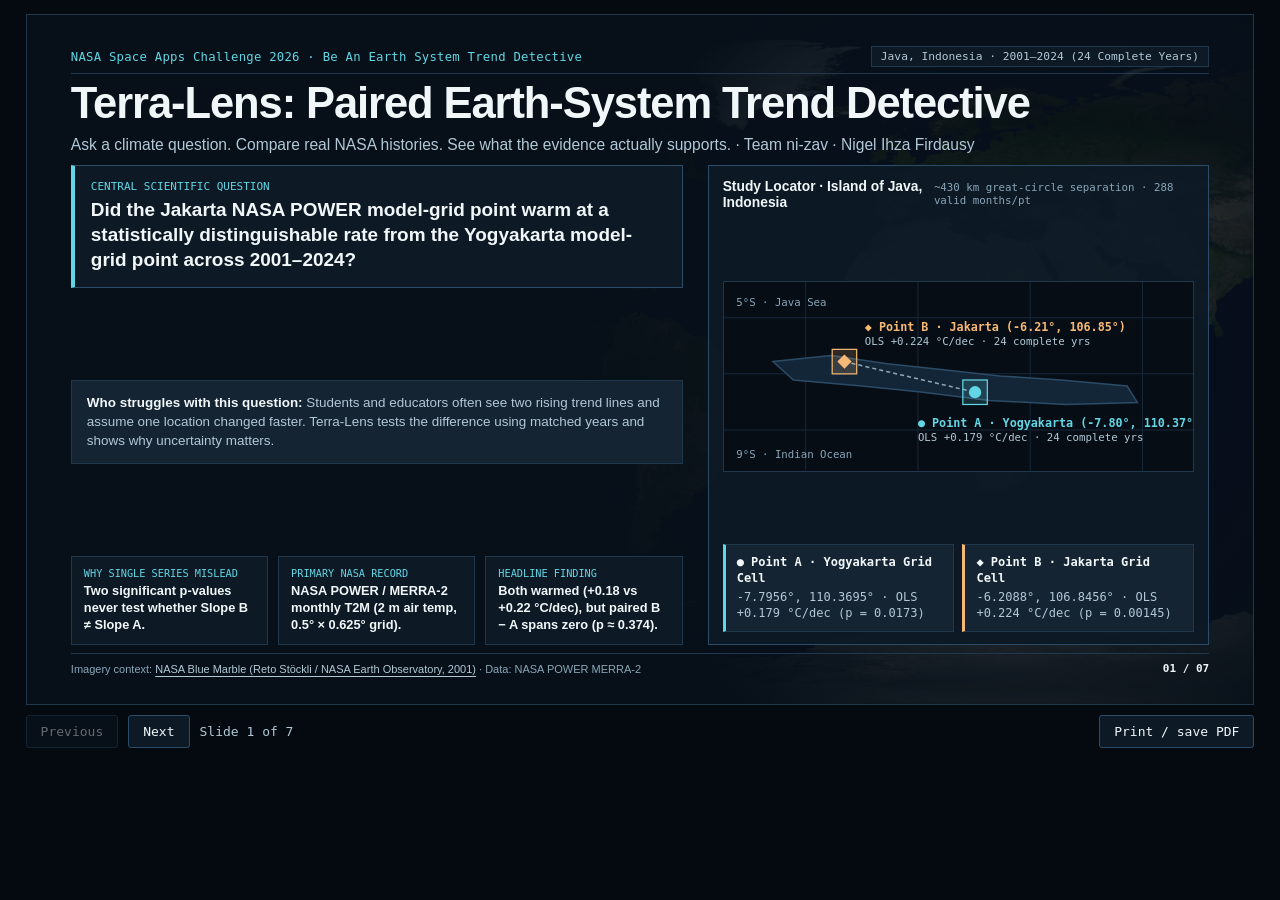
==== demo/index.html @ 45d9b86c "Publish review build cbffc8fc" ====
<!doctype html>
<html lang="en">
<head>
<meta charset="utf-8">
<meta name="viewport" content="width=device-width,initial-scale=1">
<title>Terra-Lens · NASA Space Apps 2026 · Seven-Slide Scientific Demo</title>
<style>
:root {
  color-scheme: dark;
  --bg: #071019;
  --surface: #0d1a26;
  --surface-alt: #142432;
  --border: #20374c;
  --border-strong: #2c4b66;
  --ink: #f1f7f9;
  --muted: #b2c8d6;
  --dim: #8aa6b8;
  --a: #62d6e4;
  --b: #f6b975;
  --c: #a5b4fc;
  --ok: #5dd39e;
  --sans: 'IBM Plex Sans', 'Source Sans 3', -apple-system, BlinkMacSystemFont, 'Segoe UI', sans-serif;
  --mono: 'IBM Plex Mono', ui-monospace, SFMono-Regular, Menlo, Consolas, monospace;
}
* { box-sizing: border-box; }
body {
  margin: 0;
  background: #040a10;
  color: var(--ink);
  font-family: var(--sans);
  -webkit-font-smoothing: antialiased;
}
a {
  color: var(--a);
  text-decoration: underline;
  text-underline-offset: 3px;
}
.num, code {
  font-family: var(--mono);
  font-variant-numeric: tabular-nums;
}
.deck {
  width: min(96vw, 1440px);
  margin: 1.5vh auto 0;
}
.slide {
  display: none;
  position: relative;
  aspect-ratio: 16 / 9;
  overflow: hidden;
  background: var(--bg);
  border: 1px solid var(--border);
  padding: 2.6% 3.6% 2.2%;
  flex-direction: column;
  justify-content: space-between;
  gap: 1.4%;
}
.slide.active {
  display: flex;
}
.slide-head {
  display: flex;
  flex-direction: column;
  gap: 6px;
  position: relative;
  z-index: 2;
}
.kicker-row {
  display: flex;
  justify-content: space-between;
  align-items: center;
  gap: 12px;
  border-bottom: 1px solid var(--border);
  padding-bottom: 6px;
}
.kicker {
  font-family: var(--mono);
  font-size: clamp(11.5px, 0.96vw, 14px);
  color: var(--a);
  letter-spacing: 0.02em;
  margin: 0;
}
.kicker-tag {
  font-family: var(--mono);
  font-size: clamp(10.5px, 0.88vw, 12.5px);
  color: var(--muted);
  background: var(--surface);
  border: 1px solid var(--border);
  padding: 3px 9px;
}
.slide h1, .slide h2 {
  font-weight: 600;
  letter-spacing: -0.025em;
  line-height: 1.1;
  margin: 0;
  color: var(--ink);
}
.slide h1 {
  font-size: clamp(32px, 3.4vw, 50px);
}
.slide h2 {
  font-size: clamp(23px, 2.25vw, 33px);
}
.lead {
  font-size: clamp(14px, 1.22vw, 18px);
  line-height: 1.4;
  color: var(--muted);
  margin: 0;
  max-width: 1080px;
}
.footer {
  display: flex;
  justify-content: space-between;
  align-items: center;
  gap: 16px;
  border-top: 1px solid var(--border);
  padding-top: 8px;
  color: var(--dim);
  font-size: clamp(10.5px, 0.86vw, 12.5px);
  line-height: 1.3;
  position: relative;
  z-index: 2;
}
.footer a { color: var(--muted); }
.slide-num {
  font-family: var(--mono);
  color: var(--ink);
  font-weight: 600;
  white-space: nowrap;
}

/* Slide 1: Cover + Indonesian Locator */
.cover {
  background: linear-gradient(110deg, #071019 0%, #071019 56%, rgba(7, 16, 25, 0.84) 100%);
}
.cover::before {
  content: "";
  position: absolute;
  inset: 0 0 0 44%;
  background: radial-gradient(circle at 65% 50%, rgba(7, 16, 25, 0.25) 0%, #071019 78%), url('nasa-blue-marble.jpg') center/cover no-repeat;
  opacity: 0.36;
  pointer-events: none;
}
.cover-grid {
  position: relative;
  z-index: 2;
  display: grid;
  grid-template-columns: 1.22fr 1fr;
  gap: 2.2%;
  align-items: stretch;
  flex: 1;
  min-height: 0;
}
.cover-left {
  display: flex;
  flex-direction: column;
  justify-content: space-between;
  gap: 10px;
}
.question-box {
  background: var(--surface);
  border: 1px solid var(--border-strong);
  border-left: 4px solid var(--a);
  padding: 14px 16px;
}
.question-label {
  font-family: var(--mono);
  font-size: clamp(10.5px, 0.86vw, 12.5px);
  color: var(--a);
  margin-bottom: 5px;
}
.question-text {
  font-size: clamp(16px, 1.48vw, 22px);
  font-weight: 600;
  color: var(--ink);
  line-height: 1.32;
  margin: 0;
}
.context-box {
  background: var(--surface-alt);
  border: 1px solid var(--border);
  padding: 12px 15px;
  font-size: clamp(12.5px, 1.05vw, 15px);
  line-height: 1.42;
  color: var(--muted);
}
.context-box strong { color: var(--ink); }
.pill-grid {
  display: grid;
  grid-template-columns: repeat(3, 1fr);
  gap: 10px;
}
.meta-pill {
  background: var(--surface);
  border: 1px solid var(--border);
  padding: 10px 12px;
}
.meta-pill span {
  display: block;
  font-family: var(--mono);
  font-size: clamp(10px, 0.8vw, 11.5px);
  color: var(--a);
}
.meta-pill strong {
  display: block;
  margin-top: 4px;
  font-size: clamp(12px, 1vw, 14.5px);
  line-height: 1.32;
  color: var(--ink);
}
.locator-card {
  background: rgba(13, 26, 38, 0.94);
  border: 1px solid var(--border-strong);
  padding: 12px 14px;
  display: flex;
  flex-direction: column;
  justify-content: space-between;
  gap: 8px;
}
.locator-head {
  display: flex;
  justify-content: space-between;
  align-items: baseline;
  gap: 8px;
}
.locator-head strong {
  font-size: clamp(13px, 1.08vw, 15.5px);
  color: var(--ink);
}
.locator-head span {
  font-family: var(--mono);
  font-size: clamp(10.5px, 0.84vw, 12px);
  color: var(--dim);
}
.locator-svg {
  width: 100%;
  height: auto;
  max-height: 210px;
  background: #060d15;
  border: 1px solid var(--border);
}
.point-cards {
  display: grid;
  grid-template-columns: 1fr 1fr;
  gap: 8px;
}
.pt-card {
  background: var(--surface-alt);
  border: 1px solid var(--border);
  padding: 9px 11px;
  font-size: clamp(11.5px, 0.94vw, 13.5px);
  line-height: 1.35;
}
.pt-card.pt-a { border-left: 3px solid var(--a); }
.pt-card.pt-b { border-left: 3px solid var(--b); }
.pt-card strong { display: block; color: var(--ink); font-family: var(--mono); }
.pt-card span { color: var(--muted); display: block; margin-top: 3px; }

/* Slide 2: User Problem, Workflow & Annotated Authentic UI */
.workspace-grid {
  display: grid;
  grid-template-columns: 0.94fr 1.46fr;
  gap: 2%;
  flex: 1;
  min-height: 0;
  align-items: stretch;
}
.workflow-col {
  display: flex;
  flex-direction: column;
  justify-content: space-between;
  gap: 8px;
}
.step-card {
  background: var(--surface);
  border: 1px solid var(--border);
  border-left: 3px solid var(--a);
  padding: 10px 13px;
}
.step-card:nth-child(2) { border-left-color: var(--b); }
.step-card:nth-child(3) { border-left-color: var(--c); }
.step-card:nth-child(4) { border-left-color: var(--ok); }
.step-card strong {
  display: block;
  font-size: clamp(13px, 1.08vw, 15.5px);
  color: var(--ink);
  margin-bottom: 3px;
}
.step-card strong code {
  color: var(--a);
  margin-right: 5px;
}
.step-card p {
  margin: 0;
  font-size: clamp(11.5px, 0.95vw, 13.8px);
  line-height: 1.36;
  color: var(--muted);
}
.shot-frame {
  background: var(--surface);
  border: 1px solid var(--border-strong);
  padding: 9px;
  display: flex;
  flex-direction: column;
  justify-content: space-between;
  min-height: 0;
}
.shot-callouts {
  display: grid;
  grid-template-columns: repeat(4, 1fr);
  gap: 6px;
  margin-bottom: 6px;
}
.shot-callout {
  background: var(--surface-alt);
  border: 1px solid var(--border);
  padding: 5px 8px;
  font-size: clamp(10px, 0.82vw, 12px);
  line-height: 1.25;
  color: var(--muted);
}
.shot-callout strong {
  display: block;
  font-family: var(--mono);
  color: var(--ink);
}
.app-shot {
  width: 100%;
  min-height: 0;
  flex: 1;
  object-fit: contain;
  object-position: center;
  border: 1px solid var(--border);
  background: #071019;
}

/* Slide 3: Source-to-Evidence Pipeline */
.pipeline-grid {
  display: grid;
  grid-template-columns: repeat(4, 1fr);
  gap: 1.4%;
  flex: 1;
  min-height: 0;
  align-items: stretch;
}
.stage-card {
  background: var(--surface);
  border: 1px solid var(--border);
  border-top: 3px solid var(--a);
  padding: 14px 14px;
  display: flex;
  flex-direction: column;
  justify-content: space-between;
  gap: 10px;
}
.stage-card:nth-child(2) { border-top-color: var(--b); }
.stage-card:nth-child(3) { border-top-color: var(--c); }
.stage-card:nth-child(4) { border-top-color: var(--ok); }
.stage-num {
  font-family: var(--mono);
  font-size: clamp(10.5px, 0.85vw, 12px);
  color: var(--a);
}
.stage-card:nth-child(2) .stage-num { color: var(--b); }
.stage-card:nth-child(3) .stage-num { color: var(--c); }
.stage-card:nth-child(4) .stage-num { color: var(--ok); }
.stage-card h3 {
  margin: 4px 0 6px;
  font-size: clamp(15px, 1.25vw, 18.5px);
  color: var(--ink);
}
.stage-card p {
  margin: 0;
  font-size: clamp(12px, 1vw, 14.5px);
  line-height: 1.42;
  color: var(--muted);
}
.stage-list {
  margin: 8px 0 0;
  padding-left: 16px;
  font-size: clamp(11.5px, 0.94vw, 13.5px);
  line-height: 1.4;
  color: var(--muted);
}
.stage-list li { margin-bottom: 3px; }
.stage-spec {
  background: var(--surface-alt);
  border: 1px solid var(--border);
  padding: 9px 10px;
  font-family: var(--mono);
  font-size: clamp(10.8px, 0.88vw, 12.6px);
  line-height: 1.42;
  color: var(--ink);
}
.guardrail-strip {
  background: var(--surface-alt);
  border: 1px solid var(--border-strong);
  padding: 9px 14px;
  display: flex;
  justify-content: space-between;
  gap: 18px;
  font-size: clamp(11.5px, 0.94vw, 13.5px);
  color: var(--muted);
}
.guardrail-strip strong { color: var(--ink); }

/* Slide 4 & 5: Data Evidence + Plot + Metric Cards */
.evidence-layout {
  display: grid;
  grid-template-columns: 1.38fr 1.02fr;
  gap: 2%;
  flex: 1;
  min-height: 0;
  align-items: stretch;
}
.plot-card {
  background: var(--surface);
  border: 1px solid var(--border-strong);
  padding: 11px 13px;
  display: flex;
  flex-direction: column;
  justify-content: space-between;
  min-height: 0;
}
.plot-header {
  display: flex;
  justify-content: space-between;
  align-items: baseline;
  gap: 10px;
  margin-bottom: 6px;
  font-family: var(--mono);
  font-size: clamp(10.8px, 0.88vw, 12.8px);
  color: var(--muted);
}
.plot {
  width: 100%;
  min-height: 0;
  flex: 1;
  object-fit: contain;
  object-position: center;
}
.plot-caption {
  margin-top: 6px;
  font-size: clamp(10.8px, 0.88vw, 12.6px);
  color: var(--dim);
  font-family: var(--mono);
}
.stats-col {
  display: flex;
  flex-direction: column;
  justify-content: space-between;
  gap: 9px;
}
.stat-box {
  background: var(--surface);
  border: 1px solid var(--border);
  padding: 11px 14px;
}
.stat-box.stat-a { border-left: 4px solid var(--a); }
.stat-box.stat-b { border-left: 4px solid var(--b); }
.stat-box.stat-diff { border-left: 4px solid var(--ok); background: var(--surface-alt); }
.stat-label {
  font-family: var(--mono);
  font-size: clamp(10.5px, 0.86vw, 12.4px);
  color: var(--a);
  margin-bottom: 2px;
}
.stat-box.stat-b .stat-label { color: var(--b); }
.stat-box.stat-diff .stat-label { color: var(--ok); }
.stat-val {
  font-family: var(--mono);
  font-size: clamp(20px, 1.75vw, 26px);
  font-weight: 600;
  color: var(--ink);
  margin: 2px 0 4px;
}
.stat-sub {
  font-size: clamp(11.5px, 0.96vw, 13.8px);
  line-height: 1.4;
  color: var(--muted);
  margin: 0;
}

/* Slide 6: Multi-Source Cases + Limitations + Next Verification Steps */
.cases-grid {
  display: grid;
  grid-template-columns: repeat(3, 1fr);
  gap: 1.6%;
  flex: 1;
  min-height: 0;
  align-items: stretch;
}
.case-panel {
  background: var(--surface);
  border: 1px solid var(--border);
  border-top: 3px solid var(--a);
  padding: 13px 15px;
  display: flex;
  flex-direction: column;
  justify-content: space-between;
  gap: 9px;
}
.case-panel:nth-child(2) { border-top-color: var(--c); }
.case-panel:nth-child(3) { border-top-color: var(--b); }
.case-panel h3 {
  margin: 3px 0 5px;
  font-size: clamp(15px, 1.22vw, 18px);
  color: var(--ink);
}
.case-panel p {
  margin: 0;
  font-size: clamp(12px, 0.98vw, 14.2px);
  line-height: 1.4;
  color: var(--muted);
}
.case-metrics {
  background: var(--surface-alt);
  border: 1px solid var(--border);
  padding: 9px 11px;
  font-family: var(--mono);
  font-size: clamp(10.8px, 0.88vw, 12.6px);
  line-height: 1.45;
  color: var(--ink);
}
.limit-note {
  border-top: 1px solid var(--border);
  padding-top: 8px;
  font-size: clamp(11.2px, 0.92vw, 13.2px);
  line-height: 1.38;
  color: var(--dim);
}
.limit-note strong { color: var(--muted); }

/* Slide 7: Links, Citations, AI Disclosure & Verification Roadmap */
.closing-grid {
  display: grid;
  grid-template-columns: 1.12fr 1fr;
  gap: 2%;
  flex: 1;
  min-height: 0;
  align-items: stretch;
}
.end-links {
  display: grid;
  grid-template-columns: 1fr 1fr;
  gap: 10px;
}
.link-card {
  background: var(--surface);
  border: 1px solid var(--border-strong);
  border-top: 3px solid var(--a);
  padding: 13px 14px;
  display: flex;
  flex-direction: column;
  justify-content: space-between;
}
.link-card:nth-child(2) { border-top-color: var(--b); }
.link-card:nth-child(3) { border-top-color: var(--c); }
.link-card:nth-child(4) { border-top-color: var(--ok); }
.link-card span {
  font-family: var(--mono);
  font-size: clamp(10.5px, 0.85vw, 12px);
  color: var(--dim);
}
.link-card a {
  font-family: var(--mono);
  font-size: clamp(12.5px, 1.05vw, 15px);
  font-weight: 600;
  color: var(--a);
  margin: 4px 0;
  word-break: break-word;
}
.link-card small {
  font-size: clamp(11.5px, 0.94vw, 13.5px);
  color: var(--muted);
  line-height: 1.38;
}
.governance-col {
  display: flex;
  flex-direction: column;
  justify-content: space-between;
  gap: 10px;
}
.gov-box {
  background: var(--surface);
  border: 1px solid var(--border);
  padding: 12px 14px;
}
.gov-box h3 {
  margin: 0 0 6px;
  font-family: var(--mono);
  font-size: clamp(12px, 0.98vw, 14px);
  color: var(--a);
}
.gov-box p, .disclosure {
  margin: 0;
  font-size: clamp(11.5px, 0.95vw, 13.6px);
  line-height: 1.42;
  color: var(--muted);
}

/* Navigation Controls */
.controls {
  width: min(96vw, 1440px);
  margin: 10px auto 20px;
  display: flex;
  justify-content: space-between;
  align-items: center;
  gap: 12px;
  color: var(--muted);
  font-family: var(--mono);
  font-size: 13px;
}
.control-left {
  display: flex;
  align-items: center;
  gap: 10px;
}
button {
  font: inherit;
  background: var(--surface);
  color: var(--ink);
  border: 1px solid var(--border-strong);
  border-radius: 3px;
  padding: 8px 14px;
  cursor: pointer;
}
button:hover { background: var(--surface-alt); border-color: var(--a); }
button:focus-visible, a:focus-visible { outline: 2px solid var(--a); outline-offset: 2px; }
button:disabled { opacity: 0.4; cursor: not-allowed; }

/* Responsive Reflow (<= 1050px) */
@media screen and (max-width: 1050px) {
  .deck { width: 100%; margin: 0; }
  .slide, .slide.active {
    aspect-ratio: auto;
    min-height: calc(100svh - 76px);
    height: auto;
    overflow: visible;
    padding: 20px 16px;
    gap: 16px;
    border-left: 0;
    border-right: 0;
  }
  .cover::before { inset: 0; opacity: 0.18; }
  .kicker-row, .locator-head, .plot-header, .guardrail-strip, .footer {
    flex-direction: column;
    align-items: flex-start;
    gap: 6px;
  }
  .cover-grid, .workspace-grid, .pipeline-grid, .evidence-layout, .cases-grid, .closing-grid, .end-links, .pill-grid, .point-cards, .shot-callouts {
    grid-template-columns: 1fr;
    gap: 12px;
  }
  .app-shot, .plot {
    flex: none;
    width: 100%;
    height: auto;
    max-height: none;
  }
  .controls {
    width: 100%;
    padding: 12px 16px;
    flex-wrap: wrap;
    margin: 0;
  }
  .control-left { flex-wrap: wrap; }
}

/* Print / PDF (Fixed 16in x 9in per slide) */
@media print {
  @page { size: 16in 9in; margin: 0; }
  body {
    background: var(--bg);
    -webkit-print-color-adjust: exact;
    print-color-adjust: exact;
  }
  .deck { width: 100%; margin: 0; }
  .slide, .slide.active {
    display: flex;
    flex-direction: column;
    width: 16in;
    height: 9in;
    aspect-ratio: auto;
    padding: 0.4in 0.56in 0.36in;
    break-after: page;
    border: 0;
  }
  .slide:last-child { break-after: auto; }
  .controls { display: none; }
  /* Slide 3 and 6 have ample vertical space. Use it for projector-readable
     source definitions, QA limits and evidence numbers rather than 12px type. */
  .stage-card p { font-size: 16px; line-height: 1.52; }
  .stage-list { font-size: 14.5px; line-height: 1.48; }
  .stage-spec { font-size: 13.5px; line-height: 1.48; }
  .case-panel p { font-size: 15px; line-height: 1.48; }
  .case-metrics { font-size: 13.5px; line-height: 1.5; }
  .limit-note { font-size: 13.8px; line-height: 1.44; }
}
</style>
</head>
<body>
<main class="deck" aria-label="Terra-Lens seven-slide scientific demonstration">

  <!-- SLIDE 1: Question, Identity & Indonesian Locator -->
  <section class="slide cover active" aria-label="Slide 1 of 7">
    <div class="slide-head">
      <div class="kicker-row">
        <p class="kicker">NASA Space Apps Challenge 2026 · Be An Earth System Trend Detective</p>
        <span class="kicker-tag">Java, Indonesia · 2001–2024 (24 Complete Years)</span>
      </div>
      <h1>Terra-Lens: Paired Earth-System Trend Detective</h1>
      <p class="lead">Ask a climate question. Compare real NASA histories. See what the evidence actually supports. · Team ni-zav · Nigel Ihza Firdausy</p>
    </div>

    <div class="cover-grid">
      <div class="cover-left">
        <div class="question-box">
          <div class="question-label">CENTRAL SCIENTIFIC QUESTION</div>
          <p class="question-text">Did the Jakarta NASA POWER model-grid point warm at a statistically distinguishable rate from the Yogyakarta model-grid point across 2001–2024?</p>
        </div>

        <div class="context-box">
          <strong>Who struggles with this question:</strong> Students and educators often see two rising trend lines and assume one location changed faster. Terra-Lens tests the difference using matched years and shows why uncertainty matters.
        </div>

        <div class="pill-grid">
          <div class="meta-pill">
            <span>WHY SINGLE SERIES MISLEAD</span>
            <strong>Two significant p-values never test whether Slope B ≠ Slope A.</strong>
          </div>
          <div class="meta-pill">
            <span>PRIMARY NASA RECORD</span>
            <strong>NASA POWER / MERRA-2 monthly T2M (2 m air temp, 0.5° × 0.625° grid).</strong>
          </div>
          <div class="meta-pill">
            <span>HEADLINE FINDING</span>
            <strong>Both warmed (+0.18 vs +0.22 °C/dec), but paired B − A spans zero (p ≈ 0.374).</strong>
          </div>
        </div>
      </div>

      <div class="locator-card">
        <div class="locator-head">
          <strong>Study Locator · Island of Java, Indonesia</strong>
          <span>~430 km great-circle separation · 288 valid months/pt</span>
        </div>
        <svg class="locator-svg" viewBox="0 0 460 185" role="img" aria-label="Map of Java showing Point A Yogyakarta and Point B Jakarta grid cells">
          <rect x="0" y="0" width="460" height="185" fill="#060d15"/>
          <g stroke="#16293b" stroke-width="1">
            <line x1="0" y1="35" x2="460" y2="35"/><line x1="0" y1="90" x2="460" y2="90"/><line x1="0" y1="145" x2="460" y2="145"/>
            <line x1="80" y1="0" x2="80" y2="185"/><line x1="190" y1="0" x2="190" y2="185"/><line x1="300" y1="0" x2="300" y2="185"/><line x1="410" y1="0" x2="410" y2="185"/>
          </g>
          <text x="12" y="24" fill="#8aa6b8" font-family="IBM Plex Mono, monospace" font-size="10.5">5°S · Java Sea</text>
          <text x="12" y="172" fill="#8aa6b8" font-family="IBM Plex Mono, monospace" font-size="10.5">9°S · Indian Ocean</text>
          <!-- Stylized Java island silhouette -->
          <path d="M 48,78 L 105,72 L 160,80 L 215,86 L 270,92 L 330,96 L 395,102 L 405,118 L 335,120 L 260,116 L 195,108 L 135,102 L 68,96 Z" fill="#132638" stroke="#2c4b66" stroke-width="1.5"/>
          <!-- Paired comparison vector -->
          <line x1="118" y1="78" x2="246" y2="108" stroke="#8aa6b8" stroke-width="1.5" stroke-dasharray="4 3"/>
          <!-- Jakarta Point B (diamond + grid box) -->
          <rect x="106" y="66" width="24" height="24" fill="rgba(246,185,117,0.16)" stroke="#f6b975" stroke-width="1.2"/>
          <polygon points="118,71 125,78 118,85 111,78" fill="#f6b975"/>
          <text x="138" y="48" fill="#f6b975" font-family="IBM Plex Mono, monospace" font-size="11.5" font-weight="600">◆ Point B · Jakarta (-6.21°, 106.85°)</text>
          <text x="138" y="62" fill="#b2c8d6" font-family="IBM Plex Mono, monospace" font-size="10.5">OLS +0.224 °C/dec · 24 complete yrs</text>
          <!-- Yogyakarta Point A (circle + grid box) -->
          <rect x="234" y="96" width="24" height="24" fill="rgba(98,214,228,0.16)" stroke="#62d6e4" stroke-width="1.2"/>
          <circle cx="246" cy="108" r="6" fill="#62d6e4"/>
          <text x="190" y="142" fill="#62d6e4" font-family="IBM Plex Mono, monospace" font-size="11.5" font-weight="600">● Point A · Yogyakarta (-7.80°, 110.37°)</text>
          <text x="190" y="156" fill="#b2c8d6" font-family="IBM Plex Mono, monospace" font-size="10.5">OLS +0.179 °C/dec · 24 complete yrs</text>
        </svg>
        <div class="point-cards">
          <div class="pt-card pt-a">
            <strong>● Point A · Yogyakarta Grid Cell</strong>
            <span class="num">-7.7956°, 110.3695° · OLS +0.179 °C/dec (p = 0.0173)</span>
          </div>
          <div class="pt-card pt-b">
            <strong>◆ Point B · Jakarta Grid Cell</strong>
            <span class="num">-6.2088°, 106.8456° · OLS +0.224 °C/dec (p = 0.00145)</span>
          </div>
        </div>
      </div>
    </div>

    <div class="footer">
      <span>Imagery context: <a href="https://science.nasa.gov/earth/earth-observatory/the-blue-marble-true-color-global-imagery-at-1km-resolution/">NASA Blue Marble (Reto Stöckli / NASA Earth Observatory, 2001)</a> · Data: NASA POWER MERRA-2</span>
      <span class="slide-num">01 / 07</span>
    </div>
  </section>

  <!-- SLIDE 2: User Problem, Workflow & Annotated Authentic UI -->
  <section class="slide" aria-label="Slide 2 of 7">
    <div class="slide-head">
      <div class="kicker-row">
        <p class="kicker">User Need &amp; Interactive Workspace</p>
        <span class="kicker-tag">Live Browser Capture · Equal A/B Prominence + Paired Inference</span>
      </div>
      <h2>Two rising lines do not prove one place warmed faster.</h2>
      <p class="lead">Terra-Lens helps users compare NASA model-grid histories, test the fitted difference, and download evidence for independent checking.</p>
    </div>

    <div class="workspace-grid">
      <div class="workflow-col">
        <div class="step-card">
          <strong><code>01</code> Configure Multi-Point Query (A/B/C/D)</strong>
          <p>Choose a NASA variable, a time period, and up to four model-grid locations—without writing code.</p>
        </div>
        <div class="step-card">
          <strong><code>02</code> Read Equal-Prominence Top Strip</strong>
          <p>See A, B, and their matched-year difference together, with units, confidence ranges, and limitations.</p>
        </div>
        <div class="step-card">
          <strong><code>03</code> Explore 7 Views &amp; 3D Globe Context</strong>
          <p>Explore monthly/annual trends, paired comparisons, eight-point screening, and source-specific NASA cases.</p>
        </div>
        <div class="step-card">
          <strong><code>04</code> Export Reproducible Evidence</strong>
          <p>Export NASA observations and an audit trail with source URLs, derived trends, and uncertainty.</p>
        </div>
      </div>

      <div class="shot-frame">
        <div class="shot-callouts">
          <div class="shot-callout"><strong>1 · Left Rail</strong>A/B/C/D coordinates &amp; variable controls</div>
          <div class="shot-callout"><strong>2 · Top Strip</strong>A (+0.18), B (+0.22) &amp; B−A (+0.04 °C/dec)</div>
          <div class="shot-callout"><strong>3 · Center Stage</strong>24-yr annual series + 7 analysis tabs</div>
          <div class="shot-callout"><strong>4 · Right Rail</strong>3D Blue Marble globe + HAC inference</div>
        </div>
        <img class="app-shot" src="../docs/screenshots/nasa-real-desktop.png" alt="Real NASA POWER data displayed in Terra-Lens for Yogyakarta and Jakarta">
      </div>
    </div>

    <div class="footer">
      <span>Authentic Playwright capture of live NASA POWER responses (`docs/screenshots/nasa-real-desktop.png`) · Zero synthetic fixture data</span>
      <span class="slide-num">02 / 07</span>
    </div>
  </section>

  <!-- SLIDE 3: Source-to-Evidence Pipeline -->
  <section class="slide" aria-label="Slide 3 of 7">
    <div class="slide-head">
      <div class="kicker-row">
        <p class="kicker">Methodology &amp; Data Hygiene</p>
        <span class="kicker-tag">Deterministic Client Pipeline + Independent SciPy Verification</span>
      </div>
      <h2>Every headline comes with a reproducible trail.</h2>
      <p class="lead">Source → clean complete years → compare matched trends → independently reproduce the result.</p>
    </div>

    <div class="pipeline-grid">
      <div class="stage-card">
        <div>
          <div class="stage-num">STAGE 01 · SOURCE &amp; SUPPORT</div>
          <h3>NASA POWER / MERRA-2</h3>
          <p>Reads NASA POWER monthly model-grid estimates. Each requested coordinate selects a large reanalysis cell, not a street-level measurement.</p>
          <ul class="stage-list">
            <li>GitHub Pages requests NASA POWER directly</li>
            <li>Explicit model-grid vs. thermometer distinction</li>
          </ul>
        </div>
        <div class="stage-spec">
          Param: T2M (°C at 2 m)<br>
          Span: 2001–2024 (24 yrs)<br>
          Support: Grid cell, not station
        </div>
      </div>

      <div class="stage-card">
        <div>
          <div class="stage-num">STAGE 02 · HYGIENE &amp; AGGREGATION</div>
          <h3>Complete-Year Day Weighting</h3>
          <p>Removes missing records and accepts only years with all 12 valid months. No gaps are filled with invented values.</p>
          <ul class="stage-list">
            <li>Weights Jan (31d), Feb (28/29d), Apr (30d)</li>
            <li>Incomplete years excluded from regression</li>
          </ul>
        </div>
        <div class="stage-spec">
          A_y = Σ(v_{y,m}·d_{y,m}) / Σd_{y,m}<br>
          Gregorian leap years honored<br>
          288 / 288 valid months per point
        </div>
      </div>

      <div class="stage-card">
        <div>
          <div class="stage-num">STAGE 03 · DUAL &amp; PAIRED INFERENCE</div>
          <h3>OLS, Theil–Sen &amp; Paired HAC</h3>
          <p>Fits individual trends, then tests the year-by-year difference B − A using matched years and an exploratory HAC interval.</p>
          <ul class="stage-list">
            <li>Compares the same observed calendar years</li>
            <li>HAC approximates year-to-year dependence</li>
          </ul>
        </div>
        <div class="stage-spec">
          Paired: D_y = B_y − A_y (n = 24)<br>
          Bartlett Newey–West HAC (lag 2)<br>
          Tests β_{B−A} = 0 directly
        </div>
      </div>

      <div class="stage-card">
        <div>
          <div class="stage-num">STAGE 04 · AUDIT &amp; PROVENANCE</div>
          <h3>SciPy Parity &amp; Evidence JSON</h3>
          <p>Reproduces calculations in independent Python/SciPy checks; exports original observations, source requests, and derived results.</p>
          <ul class="stage-list">
            <li>Python checks for POWER, SWOT, GISS and Giovanni</li>
            <li>One-click CSV &amp; Evidence JSON download</li>
          </ul>
        </div>
        <div class="stage-spec">
          scripts/verify-scipy.py: PASS<br>
          Deterministic Node tests in repository<br>
          CSV + Evidence JSON export
        </div>
      </div>
    </div>

    <div class="guardrail-strip">
      <span><strong>Spatial Guardrail:</strong> Grid-cell estimates smooth out street-level urban canyon heat islands; verify local extremes with BMKG ground stations.</span>
      <span><strong>Temporal Guardrail:</strong> Selecting the `10Y` chart zoom updates the visual window without silently mutating full-period statistical slopes.</span>
    </div>

    <div class="footer">
      <span>Source docs: <a href="https://power.larc.nasa.gov/docs/services/api/temporal/monthly/">NASA POWER Monthly API</a> · <a href="https://github.com/Ni-zav/terra-lens/blob/fix/final-science-site-deck-readiness-20261115/docs/METHODOLOGY.md">docs/METHODOLOGY.md</a></span>
      <span class="slide-num">03 / 07</span>
    </div>
  </section>

  <!-- SLIDE 4: 24-Year Historical Evidence (Yogyakarta vs Jakarta) -->
  <section class="slide" aria-label="Slide 4 of 7">
    <div class="slide-head">
      <div class="kicker-row">
        <p class="kicker">Primary Empirical Evidence · 2001–2024</p>
        <span class="kicker-tag">NASA POWER T2M · 24 Complete Years · 576 Valid Monthly Records</span>
      </div>
      <h2>Both NASA model-grid points show upward fitted trends.</h2>
      <p class="lead">These are historical reanalysis grid estimates for 2001–2024—not city-wide thermometer measurements.</p>
    </div>

    <div class="evidence-layout">
      <div class="plot-card">
        <div class="plot-header">
          <span>Annual Mean 2 m Air Temperature (°C) &amp; Full-Period OLS Fit</span>
          <span>Solid: Day-weighted annual mean · Dashed: OLS trend</span>
        </div>
        <img class="plot" src="annual-temperature.png" alt="Annual mean temperature at the Yogyakarta and Jakarta NASA POWER grid points with linear trend lines, 2001 through 2024">
        <div class="plot-caption">Source: NASA POWER / MERRA-2 (`T2M`, 0.5° × 0.625° grid). Both series vary year to year; these data do not establish a cause.</div>
      </div>

      <div class="stats-col">
        <div class="stat-box stat-a">
          <div class="stat-label">● POINT A · YOGYAKARTA GRID (-7.7956°, 110.3695°)</div>
          <div class="stat-val">+0.1791 °C / decade</div>
          <p class="stat-sub">
            Classical 95% CI: <span class="num">+0.0348 to +0.3235 °C/dec</span> (<span class="num">p = 0.0173</span>, <span class="num">R² = 0.232</span>)<br>
            Robust Theil–Sen: <span class="num">+0.1409 °C/dec</span> (Mann–Kendall <span class="num">p = 0.0240</span>)<br>
            24-yr mean: <span class="num">25.88 °C</span> · Net fitted change: <span class="num">+0.41 °C</span> · <span class="num">r₁ = 0.064</span>
          </p>
        </div>

        <div class="stat-box stat-b">
          <div class="stat-label">◆ POINT B · JAKARTA GRID (-6.2088°, 106.8456°)</div>
          <div class="stat-val">+0.2238 °C / decade</div>
          <p class="stat-sub">
            Classical 95% CI: <span class="num">+0.0962 to +0.3515 °C/dec</span> (<span class="num">p = 0.00145</span>, <span class="num">R² = 0.375</span>)<br>
            Robust Theil–Sen: <span class="num">+0.1926 °C/dec</span> (Mann–Kendall <span class="num">p = 0.0010</span>)<br>
            24-yr mean: <span class="num">27.39 °C</span> · Net fitted change: <span class="num">+0.51 °C</span> · <span class="num">r₁ = 0.145</span>
          </p>
        </div>

        <div class="stat-box">
          <div class="stat-label">COVARIATION &amp; INTERPRETATION GUARDRAIL</div>
          <p class="stat-sub">
            Comparing individual p-values (<span class="num">0.0173</span> vs <span class="num">0.00145</span>) cannot answer whether Jakarta warmed faster. Slide 5 tests the paired difference directly, allowing for approximate temporal dependence.
          </p>
        </div>
      </div>
    </div>

    <div class="footer">
      <span>Full tabular breakdown: <a href="https://github.com/Ni-zav/terra-lens/blob/fix/final-science-site-deck-readiness-20261115/docs/CASE_STUDY.md">docs/CASE_STUDY.md</a> · Verified against `scripts/verify-scipy.py`</span>
      <span class="slide-num">04 / 07</span>
    </div>
  </section>

  <!-- SLIDE 5: Answering the Question (Individual Intervals vs Paired B - A Test) -->
  <section class="slide" aria-label="Slide 5 of 7">
    <div class="slide-head">
      <div class="kicker-row">
        <p class="kicker">Answering the Central Question · Paired B − A Inference</p>
        <span class="kicker-tag">Aligned-Year Difference Series D_y = B_y − A_y (n = 24 Complete Years)</span>
      </div>
      <h2>Did Jakarta warm faster? The paired evidence does not establish it.</h2>
      <p class="lead">Testing the trend in Jakarta minus Yogyakarta is different from separately testing whether each line rises.</p>
    </div>

    <div class="evidence-layout">
      <div class="plot-card">
        <div class="plot-header">
          <span>Individual Slope Estimates &amp; Classical 95% Confidence Intervals (°C / decade)</span>
          <span>Dashed line at 0.0 °C/dec</span>
        </div>
        <img class="plot" src="slope-intervals.png" alt="Yogyakarta and Jakarta estimated slopes and classical 95 percent confidence intervals">
        <div class="plot-caption">IMPORTANT: These two intervals test each location's slope against zero—they do NOT test the Jakarta minus Yogyakarta difference.</div>
      </div>

      <div class="stats-col">
        <div class="stat-box stat-diff">
          <div class="stat-label">PAIRED DIFFERENCE TEST · JAKARTA MINUS YOGYAKARTA (B − A)</div>
          <div class="stat-val">+0.0447 °C / decade</div>
          <p class="stat-sub">
            Approx. Newey–West HAC 95% CI (lag 2): <span class="num">−0.0574 to +0.1468 °C/dec</span><br>
            Classical OLS 95% CI on <span class="num">D_y</span>: <span class="num">−0.0681 to +0.1575 °C/dec</span><br>
            Two-sided HAC <span class="num">t = +0.908</span> (<span class="num">df = 22</span>), <span class="num">p ≈ 0.374</span> · Durbin–Watson <span class="num">2.07</span>
          </p>
        </div>

        <div class="stat-box stat-a">
          <div class="stat-label">SCIENTIFIC ANSWER TO THE CENTRAL QUESTION</div>
          <p class="stat-sub">
            <strong>No statistically distinguishable difference is established.</strong> Across 24 matched complete years (2001–2024), the paired 95% confidence interval spans zero—compatible with Yogyakarta warming slightly faster (<span class="num">−0.06 °C/dec</span>) up to Jakarta warming faster (<span class="num">+0.15 °C/dec</span>).
          </p>
        </div>

        <div class="stat-box stat-b">
          <div class="stat-label">WHY THIS DISTINCTION MATTERS FOR USERS</div>
          <p class="stat-sub">
            Without a paired test, a user seeing <span class="num">+0.224</span> vs <span class="num">+0.179 °C/decade</span> might claim a 25% faster warming rate in Jakarta. Terra-Lens shows the paired interval to help users assess that comparison.
          </p>
        </div>
      </div>
    </div>

    <div class="footer">
      <span>Independent verification: `python3 scripts/verify-scipy.py` · Newey–West Bartlett lag-2 SE = `0.004922 °C/yr`</span>
      <span class="slide-num">05 / 07</span>
    </div>
  </section>

  <!-- SLIDE 6: Multi-Source Context, Limitations & Next Verification Steps -->
  <section class="slide" aria-label="Slide 6 of 7">
    <div class="slide-head">
      <div class="kicker-row">
        <p class="kicker">Multi-Source NASA Context &amp; Methodological Boundaries</p>
        <span class="kicker-tag">Connected in `Multi-source` &amp; `Giovanni` views</span>
      </div>
      <h2>Different NASA sources answer different questions.</h2>
      <p class="lead">A satellite river overpass, a global temperature index, and a model grid cannot be treated as interchangeable observations.</p>
    </div>

    <div class="cases-grid">
      <div class="case-panel">
        <div>
          <div class="stage-num">CASE A · RIVER SATELLITE VS. MODELED RAIN</div>
          <h3>NASA SWOT RiverSP + POWER Rain</h3>
          <p>Compares Ohio River SWORD Reach <span class="num">74267300251</span> (near Louisville, KY) from NASA PO.DAAC Hydrocron against Louisville POWER <span class="num">PRECTOTCORR</span> (<span class="num">38.2527°, -85.7585°</span>).</p>
        </div>
        <div class="case-metrics">
          SWOT RiverSP vD: 12 irregular passes<br>
          Span: Mar–May 2025 · WSE: 120.68–131.25 m<br>
          QA flags: 10 suspect (Q1), 2 degraded (Q2)<br>
          POWER Apr 2025 rain: 7.08 mm/day (+3.01 anom)
        </div>
        <div class="limit-note">
          <strong>Support Boundary:</strong> Only 3 overlapping months exist; SWOT measures geoid elevation (m) with QA flags, not flood stage. No correlation p-value is computed.
        </div>
      </div>

      <div class="case-panel">
        <div>
          <div class="stage-num">CASE B · LOCAL GRID VS. GLOBAL INDEX</div>
          <h3>Yogyakarta POWER + GISS GISTEMP v4</h3>
          <p>Places Yogyakarta's 2001–2024 MERRA-2 temperature trajectory alongside the official NASA GISS Surface Temperature Analysis (<span class="num">GLB.Ts+dSST</span>, dated <span class="num">2026-11-14</span>).</p>
        </div>
        <div class="case-metrics">
          Shared rebase baseline: 2001–2020 normals<br>
          Yogyakarta POWER: +0.1791 °C/dec (p = 0.0173)<br>
          GISS Global Index: +0.2500 °C/dec (p = 1.98e-7)<br>
          Descriptive context gap: −0.0709 °C/dec
        </div>
        <div class="limit-note">
          <strong>Support Boundary:</strong> GISTEMP v4 is a global land-ocean area average (1951–1980 native base), not a point peer; no point-vs-globe significance test is claimed.
        </div>
      </div>

      <div class="case-panel">
        <div>
          <div class="stage-num">CASE C · NASA-LISTED GIOVANNI RESOURCE</div>
          <h3>Regional MERRA-2 Temperature</h3>
          <p>Giovanni area-averaged monthly 2 m temperature for <span class="num">110–111°E, 8–7°S</span>, 2001–2024. This is a regional model-grid average, not a city thermometer or a POWER point.</p>
        </div>
        <div class="case-metrics">
          288 monthly observations · 24 complete years<br>
          OLS: +0.177 K/decade · p = 0.0124<br>
          Classical 95% CI: +0.042 to +0.312 K/decade<br>
          CSV + NetCDF checked independently with SciPy
        </div>
        <div class="limit-note">
          <strong>Limitations:</strong> Inference assumes independent residuals; model uncertainty and selection are not captured. No quality flags were present in the Giovanni output; input-granule QA was not audited.
        </div>
      </div>
    </div>

    <div class="footer">
      <span>Giovanni data and provenance: `docs/NASA_QUALIFYING_SOURCE_HANDOFF.md` · source and SciPy checks in repository</span>
      <span class="slide-num">06 / 07</span>
    </div>
  </section>

  <!-- SLIDE 7: Demonstrable Links, Citations, AI Disclosure & Verification Roadmap -->
  <section class="slide" aria-label="Slide 7 of 7">
    <div class="slide-head">
      <div class="kicker-row">
        <p class="kicker">Reproducible Artifacts, Citations &amp; Transparency</p>
        <span class="kicker-tag">Open Source · Auditable Provenance · Explicit AI Disclosure</span>
      </div>
      <h2>Explore it yourself. Check the original NASA evidence.</h2>
      <p class="lead">Public code, documented NASA sources and reproducible calculations support scientific scrutiny. AI assisted development—not observations.</p>
    </div>

    <div class="closing-grid">
      <div class="end-links">
        <div class="link-card">
          <span>01 · LIVE REVIEW PREVIEW</span>
          <a href="https://ni-zav.github.io/terra-lens-preview/">https://ni-zav.github.io/terra-lens-preview/</a>
          <small>Review build with the Giovanni regional case; source commit recorded in the preview.</small>
        </div>
        <div class="link-card">
          <span>02 · DEPLOYED REVIEW DECK</span>
          <a href="https://ni-zav.github.io/terra-lens-preview/demo/">https://ni-zav.github.io/terra-lens-preview/demo/</a>
          <small>Seven-slide HTML story and downloadable PDF for the review build.</small>
        </div>
        <div class="link-card">
          <span>03 · SOURCE CODE &amp; METHODOLOGY</span>
          <a href="https://github.com/Ni-zav/terra-lens/pull/4">Review branch · draft PR #4</a>
          <small>Full source, `docs/METHODOLOGY.md`, `docs/CASE_STUDY.md`, and automated Playwright + Node test suites.</small>
        </div>
        <div class="link-card">
          <span>04 · INDEPENDENT PYTHON / SCIPY AUDIT</span>
          <a href="https://github.com/Ni-zav/terra-lens/blob/fix/final-science-site-deck-readiness-20261115/notebooks/nasa_power_case_study.ipynb">notebooks/nasa_power_case_study.ipynb</a>
          <small>Recomputes OLS, Theil–Sen, Mann–Kendall, Newey–West HAC, GISTEMP rebasing, and SWOT pass summaries.</small>
        </div>
      </div>

      <div class="governance-col">
        <div class="gov-box">
          <h3>OFFICIAL NASA DATA CITATIONS</h3>
          <p>
            • <strong>NASA POWER / GMAO MERRA-2:</strong> NASA Langley Research Center POWER Project (`temporal/monthly/point`, `T2M` &amp; `PRECTOTCORR`).<br>
            • <strong>NASA SWOT Hydrocron:</strong> PO.DAAC SWOT Level-2 River Single-Pass Vector Product vD (Reach `74267300251`).<br>
            • <strong>NASA GISS GISTEMP v4:</strong> GISS Surface Temperature Analysis (`GLB.Ts+dSST`, table retrieved `2026-11-14`).<br>
            • <strong>NASA Giovanni:</strong> M2TMNXSLV v5.12.4 T2M, DOI <a href="https://doi.org/10.5067/AP1B0BA5PD2K">10.5067/AP1B0BA5PD2K</a>.<br>
            • <strong>NASA Earth Observatory:</strong> Blue Marble Next Generation (`2001`, Reto Stöckli) visual globe context.
          </p>
        </div>

        <div class="gov-box">
          <h3>TRANSPARENT AI &amp; ELIGIBILITY DISCLOSURE</h3>
          <p class="disclosure">
            <strong>AI Disclosure:</strong> AI tools assisted with software engineering, UI/slide layout refinement, and documentation drafting. Scientific values are computed from NASA records; selected calculations were independently checked with SciPy.<br>
            <strong>Source Note:</strong> Giovanni is listed in the challenge resources. The regional export is analyzed on the review branch; no quality flags were present in that output. NASA determines award eligibility.
          </p>
        </div>
      </div>
    </div>

    <div class="footer">
      <span>Terra-Lens · NASA Space Apps 2026 · Built for transparent, statistically rigorous Earth-system exploration</span>
      <span class="slide-num">07 / 07</span>
    </div>
  </section>

</main>

<nav class="controls" aria-label="Slide navigation">
  <div class="control-left">
    <button id="prev" type="button">Previous</button>
    <button id="next" type="button">Next</button>
    <span id="counter" aria-live="polite">Slide 1 of 7</span>
  </div>
  <button type="button" onclick="window.print()">Print / save PDF</button>
</nav>

<script>
const slides = [...document.querySelectorAll('.slide')];
const prev = document.getElementById('prev');
const next = document.getElementById('next');
const counter = document.getElementById('counter');
let index = Math.min(slides.length - 1, Math.max(0, Number(location.hash.replace('#slide-', '')) - 1 || 0));
function show(n) {
  index = Math.min(slides.length - 1, Math.max(0, n));
  slides.forEach((slide, i) => {
    slide.classList.toggle('active', i === index);
    slide.setAttribute('aria-hidden', String(i !== index));
  });
  prev.disabled = index === 0;
  next.disabled = index === slides.length - 1;
  counter.textContent = 'Slide ' + (index + 1) + ' of ' + slides.length;
  history.replaceState(null, '', '#slide-' + (index + 1));
}
prev.addEventListener('click', () => show(index - 1));
next.addEventListener('click', () => show(index + 1));
addEventListener('keydown', e => {
  if (['ArrowRight', 'PageDown', ' '].includes(e.key)) { e.preventDefault(); show(index + 1); }
  else if (['ArrowLeft', 'PageUp'].includes(e.key)) { e.preventDefault(); show(index - 1); }
  else if (e.key === 'Home') show(0);
  else if (e.key === 'End') show(slides.length - 1);
});
show(index);
</script>
</body>
</html>
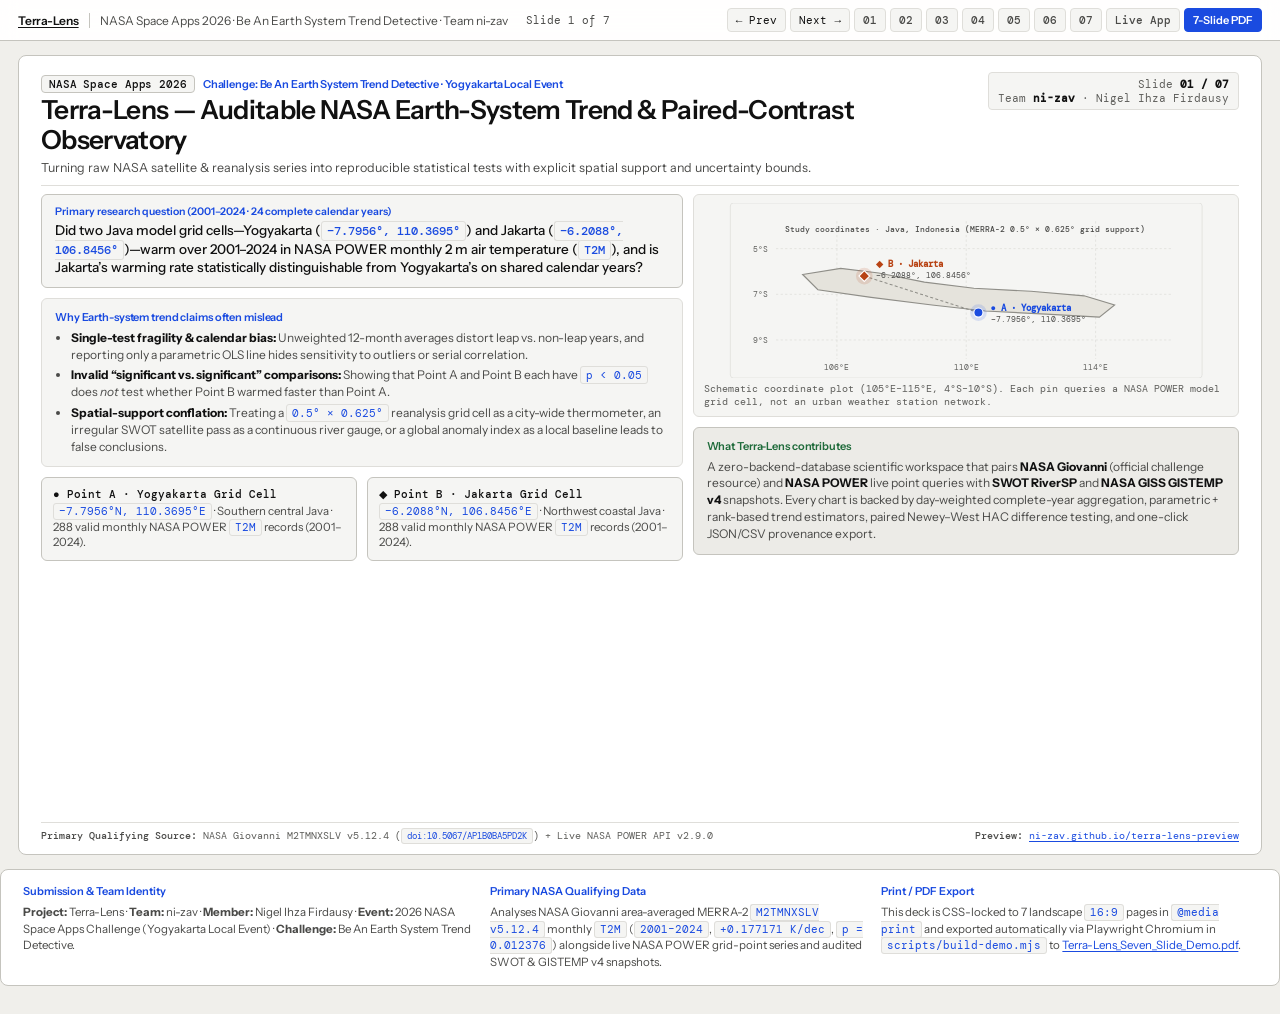
==== commit 1b2b9ea4: "Deploy preview from source commit 5298aee3ba58 (taste-skill white-link-blue redesign)" ====
--- a/demo/index.html
+++ b/demo/index.html
@@ -1,1213 +1,1361 @@
 <!doctype html>
 <html lang="en">
 <head>
-<meta charset="utf-8">
-<meta name="viewport" content="width=device-width,initial-scale=1">
-<title>Terra-Lens · NASA Space Apps 2026 · Seven-Slide Scientific Demo</title>
-<style>
-:root {
-  color-scheme: dark;
-  --bg: #071019;
-  --surface: #0d1a26;
-  --surface-alt: #142432;
-  --border: #20374c;
-  --border-strong: #2c4b66;
-  --ink: #f1f7f9;
-  --muted: #b2c8d6;
-  --dim: #8aa6b8;
-  --a: #62d6e4;
-  --b: #f6b975;
-  --c: #a5b4fc;
-  --ok: #5dd39e;
-  --sans: 'IBM Plex Sans', 'Source Sans 3', -apple-system, BlinkMacSystemFont, 'Segoe UI', sans-serif;
-  --mono: 'IBM Plex Mono', ui-monospace, SFMono-Regular, Menlo, Consolas, monospace;
-}
-* { box-sizing: border-box; }
-body {
-  margin: 0;
-  background: #040a10;
-  color: var(--ink);
-  font-family: var(--sans);
-  -webkit-font-smoothing: antialiased;
-}
-a {
-  color: var(--a);
-  text-decoration: underline;
-  text-underline-offset: 3px;
-}
-.num, code {
-  font-family: var(--mono);
-  font-variant-numeric: tabular-nums;
-}
-.deck {
-  width: min(96vw, 1440px);
-  margin: 1.5vh auto 0;
-}
-.slide {
-  display: none;
-  position: relative;
-  aspect-ratio: 16 / 9;
-  overflow: hidden;
-  background: var(--bg);
-  border: 1px solid var(--border);
-  padding: 2.6% 3.6% 2.2%;
-  flex-direction: column;
-  justify-content: space-between;
-  gap: 1.4%;
-}
-.slide.active {
-  display: flex;
-}
-.slide-head {
-  display: flex;
-  flex-direction: column;
-  gap: 6px;
-  position: relative;
-  z-index: 2;
-}
-.kicker-row {
-  display: flex;
-  justify-content: space-between;
-  align-items: center;
-  gap: 12px;
-  border-bottom: 1px solid var(--border);
-  padding-bottom: 6px;
-}
-.kicker {
-  font-family: var(--mono);
-  font-size: clamp(11.5px, 0.96vw, 14px);
-  color: var(--a);
-  letter-spacing: 0.02em;
-  margin: 0;
-}
-.kicker-tag {
-  font-family: var(--mono);
-  font-size: clamp(10.5px, 0.88vw, 12.5px);
-  color: var(--muted);
-  background: var(--surface);
-  border: 1px solid var(--border);
-  padding: 3px 9px;
-}
-.slide h1, .slide h2 {
-  font-weight: 600;
-  letter-spacing: -0.025em;
-  line-height: 1.1;
-  margin: 0;
-  color: var(--ink);
-}
-.slide h1 {
-  font-size: clamp(32px, 3.4vw, 50px);
-}
-.slide h2 {
-  font-size: clamp(23px, 2.25vw, 33px);
-}
-.lead {
-  font-size: clamp(14px, 1.22vw, 18px);
-  line-height: 1.4;
-  color: var(--muted);
-  margin: 0;
-  max-width: 1080px;
-}
-.footer {
-  display: flex;
-  justify-content: space-between;
-  align-items: center;
-  gap: 16px;
-  border-top: 1px solid var(--border);
-  padding-top: 8px;
-  color: var(--dim);
-  font-size: clamp(10.5px, 0.86vw, 12.5px);
-  line-height: 1.3;
-  position: relative;
-  z-index: 2;
-}
-.footer a { color: var(--muted); }
-.slide-num {
-  font-family: var(--mono);
-  color: var(--ink);
-  font-weight: 600;
-  white-space: nowrap;
-}
-
-/* Slide 1: Cover + Indonesian Locator */
-.cover {
-  background: linear-gradient(110deg, #071019 0%, #071019 56%, rgba(7, 16, 25, 0.84) 100%);
-}
-.cover::before {
-  content: "";
-  position: absolute;
-  inset: 0 0 0 44%;
-  background: radial-gradient(circle at 65% 50%, rgba(7, 16, 25, 0.25) 0%, #071019 78%), url('nasa-blue-marble.jpg') center/cover no-repeat;
-  opacity: 0.36;
-  pointer-events: none;
-}
-.cover-grid {
-  position: relative;
-  z-index: 2;
-  display: grid;
-  grid-template-columns: 1.22fr 1fr;
-  gap: 2.2%;
-  align-items: stretch;
-  flex: 1;
-  min-height: 0;
-}
-.cover-left {
-  display: flex;
-  flex-direction: column;
-  justify-content: space-between;
-  gap: 10px;
-}
-.question-box {
-  background: var(--surface);
-  border: 1px solid var(--border-strong);
-  border-left: 4px solid var(--a);
-  padding: 14px 16px;
-}
-.question-label {
-  font-family: var(--mono);
-  font-size: clamp(10.5px, 0.86vw, 12.5px);
-  color: var(--a);
-  margin-bottom: 5px;
-}
-.question-text {
-  font-size: clamp(16px, 1.48vw, 22px);
-  font-weight: 600;
-  color: var(--ink);
-  line-height: 1.32;
-  margin: 0;
-}
-.context-box {
-  background: var(--surface-alt);
-  border: 1px solid var(--border);
-  padding: 12px 15px;
-  font-size: clamp(12.5px, 1.05vw, 15px);
-  line-height: 1.42;
-  color: var(--muted);
-}
-.context-box strong { color: var(--ink); }
-.pill-grid {
-  display: grid;
-  grid-template-columns: repeat(3, 1fr);
-  gap: 10px;
-}
-.meta-pill {
-  background: var(--surface);
-  border: 1px solid var(--border);
-  padding: 10px 12px;
-}
-.meta-pill span {
-  display: block;
-  font-family: var(--mono);
-  font-size: clamp(10px, 0.8vw, 11.5px);
-  color: var(--a);
-}
-.meta-pill strong {
-  display: block;
-  margin-top: 4px;
-  font-size: clamp(12px, 1vw, 14.5px);
-  line-height: 1.32;
-  color: var(--ink);
-}
-.locator-card {
-  background: rgba(13, 26, 38, 0.94);
-  border: 1px solid var(--border-strong);
-  padding: 12px 14px;
-  display: flex;
-  flex-direction: column;
-  justify-content: space-between;
-  gap: 8px;
-}
-.locator-head {
-  display: flex;
-  justify-content: space-between;
-  align-items: baseline;
-  gap: 8px;
-}
-.locator-head strong {
-  font-size: clamp(13px, 1.08vw, 15.5px);
-  color: var(--ink);
-}
-.locator-head span {
-  font-family: var(--mono);
-  font-size: clamp(10.5px, 0.84vw, 12px);
-  color: var(--dim);
-}
-.locator-svg {
-  width: 100%;
-  height: auto;
-  max-height: 210px;
-  background: #060d15;
-  border: 1px solid var(--border);
-}
-.point-cards {
-  display: grid;
-  grid-template-columns: 1fr 1fr;
-  gap: 8px;
-}
-.pt-card {
-  background: var(--surface-alt);
-  border: 1px solid var(--border);
-  padding: 9px 11px;
-  font-size: clamp(11.5px, 0.94vw, 13.5px);
-  line-height: 1.35;
-}
-.pt-card.pt-a { border-left: 3px solid var(--a); }
-.pt-card.pt-b { border-left: 3px solid var(--b); }
-.pt-card strong { display: block; color: var(--ink); font-family: var(--mono); }
-.pt-card span { color: var(--muted); display: block; margin-top: 3px; }
-
-/* Slide 2: User Problem, Workflow & Annotated Authentic UI */
-.workspace-grid {
-  display: grid;
-  grid-template-columns: 0.94fr 1.46fr;
-  gap: 2%;
-  flex: 1;
-  min-height: 0;
-  align-items: stretch;
-}
-.workflow-col {
-  display: flex;
-  flex-direction: column;
-  justify-content: space-between;
-  gap: 8px;
-}
-.step-card {
-  background: var(--surface);
-  border: 1px solid var(--border);
-  border-left: 3px solid var(--a);
-  padding: 10px 13px;
-}
-.step-card:nth-child(2) { border-left-color: var(--b); }
-.step-card:nth-child(3) { border-left-color: var(--c); }
-.step-card:nth-child(4) { border-left-color: var(--ok); }
-.step-card strong {
-  display: block;
-  font-size: clamp(13px, 1.08vw, 15.5px);
-  color: var(--ink);
-  margin-bottom: 3px;
-}
-.step-card strong code {
-  color: var(--a);
-  margin-right: 5px;
-}
-.step-card p {
-  margin: 0;
-  font-size: clamp(11.5px, 0.95vw, 13.8px);
-  line-height: 1.36;
-  color: var(--muted);
-}
-.shot-frame {
-  background: var(--surface);
-  border: 1px solid var(--border-strong);
-  padding: 9px;
-  display: flex;
-  flex-direction: column;
-  justify-content: space-between;
-  min-height: 0;
-}
-.shot-callouts {
-  display: grid;
-  grid-template-columns: repeat(4, 1fr);
-  gap: 6px;
-  margin-bottom: 6px;
-}
-.shot-callout {
-  background: var(--surface-alt);
-  border: 1px solid var(--border);
-  padding: 5px 8px;
-  font-size: clamp(10px, 0.82vw, 12px);
-  line-height: 1.25;
-  color: var(--muted);
-}
-.shot-callout strong {
-  display: block;
-  font-family: var(--mono);
-  color: var(--ink);
-}
-.app-shot {
-  width: 100%;
-  min-height: 0;
-  flex: 1;
-  object-fit: contain;
-  object-position: center;
-  border: 1px solid var(--border);
-  background: #071019;
-}
-
-/* Slide 3: Source-to-Evidence Pipeline */
-.pipeline-grid {
-  display: grid;
-  grid-template-columns: repeat(4, 1fr);
-  gap: 1.4%;
-  flex: 1;
-  min-height: 0;
-  align-items: stretch;
-}
-.stage-card {
-  background: var(--surface);
-  border: 1px solid var(--border);
-  border-top: 3px solid var(--a);
-  padding: 14px 14px;
-  display: flex;
-  flex-direction: column;
-  justify-content: space-between;
-  gap: 10px;
-}
-.stage-card:nth-child(2) { border-top-color: var(--b); }
-.stage-card:nth-child(3) { border-top-color: var(--c); }
-.stage-card:nth-child(4) { border-top-color: var(--ok); }
-.stage-num {
-  font-family: var(--mono);
-  font-size: clamp(10.5px, 0.85vw, 12px);
-  color: var(--a);
-}
-.stage-card:nth-child(2) .stage-num { color: var(--b); }
-.stage-card:nth-child(3) .stage-num { color: var(--c); }
-.stage-card:nth-child(4) .stage-num { color: var(--ok); }
-.stage-card h3 {
-  margin: 4px 0 6px;
-  font-size: clamp(15px, 1.25vw, 18.5px);
-  color: var(--ink);
-}
-.stage-card p {
-  margin: 0;
-  font-size: clamp(12px, 1vw, 14.5px);
-  line-height: 1.42;
-  color: var(--muted);
-}
-.stage-list {
-  margin: 8px 0 0;
-  padding-left: 16px;
-  font-size: clamp(11.5px, 0.94vw, 13.5px);
-  line-height: 1.4;
-  color: var(--muted);
-}
-.stage-list li { margin-bottom: 3px; }
-.stage-spec {
-  background: var(--surface-alt);
-  border: 1px solid var(--border);
-  padding: 9px 10px;
-  font-family: var(--mono);
-  font-size: clamp(10.8px, 0.88vw, 12.6px);
-  line-height: 1.42;
-  color: var(--ink);
-}
-.guardrail-strip {
-  background: var(--surface-alt);
-  border: 1px solid var(--border-strong);
-  padding: 9px 14px;
-  display: flex;
-  justify-content: space-between;
-  gap: 18px;
-  font-size: clamp(11.5px, 0.94vw, 13.5px);
-  color: var(--muted);
-}
-.guardrail-strip strong { color: var(--ink); }
-
-/* Slide 4 & 5: Data Evidence + Plot + Metric Cards */
-.evidence-layout {
-  display: grid;
-  grid-template-columns: 1.38fr 1.02fr;
-  gap: 2%;
-  flex: 1;
-  min-height: 0;
-  align-items: stretch;
-}
-.plot-card {
-  background: var(--surface);
-  border: 1px solid var(--border-strong);
-  padding: 11px 13px;
-  display: flex;
-  flex-direction: column;
-  justify-content: space-between;
-  min-height: 0;
-}
-.plot-header {
-  display: flex;
-  justify-content: space-between;
-  align-items: baseline;
-  gap: 10px;
-  margin-bottom: 6px;
-  font-family: var(--mono);
-  font-size: clamp(10.8px, 0.88vw, 12.8px);
-  color: var(--muted);
-}
-.plot {
-  width: 100%;
-  min-height: 0;
-  flex: 1;
-  object-fit: contain;
-  object-position: center;
-}
-.plot-caption {
-  margin-top: 6px;
-  font-size: clamp(10.8px, 0.88vw, 12.6px);
-  color: var(--dim);
-  font-family: var(--mono);
-}
-.stats-col {
-  display: flex;
-  flex-direction: column;
-  justify-content: space-between;
-  gap: 9px;
-}
-.stat-box {
-  background: var(--surface);
-  border: 1px solid var(--border);
-  padding: 11px 14px;
-}
-.stat-box.stat-a { border-left: 4px solid var(--a); }
-.stat-box.stat-b { border-left: 4px solid var(--b); }
-.stat-box.stat-diff { border-left: 4px solid var(--ok); background: var(--surface-alt); }
-.stat-label {
-  font-family: var(--mono);
-  font-size: clamp(10.5px, 0.86vw, 12.4px);
-  color: var(--a);
-  margin-bottom: 2px;
-}
-.stat-box.stat-b .stat-label { color: var(--b); }
-.stat-box.stat-diff .stat-label { color: var(--ok); }
-.stat-val {
-  font-family: var(--mono);
-  font-size: clamp(20px, 1.75vw, 26px);
-  font-weight: 600;
-  color: var(--ink);
-  margin: 2px 0 4px;
-}
-.stat-sub {
-  font-size: clamp(11.5px, 0.96vw, 13.8px);
-  line-height: 1.4;
-  color: var(--muted);
-  margin: 0;
-}
-
-/* Slide 6: Multi-Source Cases + Limitations + Next Verification Steps */
-.cases-grid {
-  display: grid;
-  grid-template-columns: repeat(3, 1fr);
-  gap: 1.6%;
-  flex: 1;
-  min-height: 0;
-  align-items: stretch;
-}
-.case-panel {
-  background: var(--surface);
-  border: 1px solid var(--border);
-  border-top: 3px solid var(--a);
-  padding: 13px 15px;
-  display: flex;
-  flex-direction: column;
-  justify-content: space-between;
-  gap: 9px;
-}
-.case-panel:nth-child(2) { border-top-color: var(--c); }
-.case-panel:nth-child(3) { border-top-color: var(--b); }
-.case-panel h3 {
-  margin: 3px 0 5px;
-  font-size: clamp(15px, 1.22vw, 18px);
-  color: var(--ink);
-}
-.case-panel p {
-  margin: 0;
-  font-size: clamp(12px, 0.98vw, 14.2px);
-  line-height: 1.4;
-  color: var(--muted);
-}
-.case-metrics {
-  background: var(--surface-alt);
-  border: 1px solid var(--border);
-  padding: 9px 11px;
-  font-family: var(--mono);
-  font-size: clamp(10.8px, 0.88vw, 12.6px);
-  line-height: 1.45;
-  color: var(--ink);
-}
-.limit-note {
-  border-top: 1px solid var(--border);
-  padding-top: 8px;
-  font-size: clamp(11.2px, 0.92vw, 13.2px);
-  line-height: 1.38;
-  color: var(--dim);
-}
-.limit-note strong { color: var(--muted); }
-
-/* Slide 7: Links, Citations, AI Disclosure & Verification Roadmap */
-.closing-grid {
-  display: grid;
-  grid-template-columns: 1.12fr 1fr;
-  gap: 2%;
-  flex: 1;
-  min-height: 0;
-  align-items: stretch;
-}
-.end-links {
-  display: grid;
-  grid-template-columns: 1fr 1fr;
-  gap: 10px;
-}
-.link-card {
-  background: var(--surface);
-  border: 1px solid var(--border-strong);
-  border-top: 3px solid var(--a);
-  padding: 13px 14px;
-  display: flex;
-  flex-direction: column;
-  justify-content: space-between;
-}
-.link-card:nth-child(2) { border-top-color: var(--b); }
-.link-card:nth-child(3) { border-top-color: var(--c); }
-.link-card:nth-child(4) { border-top-color: var(--ok); }
-.link-card span {
-  font-family: var(--mono);
-  font-size: clamp(10.5px, 0.85vw, 12px);
-  color: var(--dim);
-}
-.link-card a {
-  font-family: var(--mono);
-  font-size: clamp(12.5px, 1.05vw, 15px);
-  font-weight: 600;
-  color: var(--a);
-  margin: 4px 0;
-  word-break: break-word;
-}
-.link-card small {
-  font-size: clamp(11.5px, 0.94vw, 13.5px);
-  color: var(--muted);
-  line-height: 1.38;
-}
-.governance-col {
-  display: flex;
-  flex-direction: column;
-  justify-content: space-between;
-  gap: 10px;
-}
-.gov-box {
-  background: var(--surface);
-  border: 1px solid var(--border);
-  padding: 12px 14px;
-}
-.gov-box h3 {
-  margin: 0 0 6px;
-  font-family: var(--mono);
-  font-size: clamp(12px, 0.98vw, 14px);
-  color: var(--a);
-}
-.gov-box p, .disclosure {
-  margin: 0;
-  font-size: clamp(11.5px, 0.95vw, 13.6px);
-  line-height: 1.42;
-  color: var(--muted);
-}
-
-/* Navigation Controls */
-.controls {
-  width: min(96vw, 1440px);
-  margin: 10px auto 20px;
-  display: flex;
-  justify-content: space-between;
-  align-items: center;
-  gap: 12px;
-  color: var(--muted);
-  font-family: var(--mono);
-  font-size: 13px;
-}
-.control-left {
-  display: flex;
-  align-items: center;
-  gap: 10px;
-}
-button {
-  font: inherit;
-  background: var(--surface);
-  color: var(--ink);
-  border: 1px solid var(--border-strong);
-  border-radius: 3px;
-  padding: 8px 14px;
-  cursor: pointer;
-}
-button:hover { background: var(--surface-alt); border-color: var(--a); }
-button:focus-visible, a:focus-visible { outline: 2px solid var(--a); outline-offset: 2px; }
-button:disabled { opacity: 0.4; cursor: not-allowed; }
-
-/* Responsive Reflow (<= 1050px) */
-@media screen and (max-width: 1050px) {
-  .deck { width: 100%; margin: 0; }
-  .slide, .slide.active {
-    aspect-ratio: auto;
-    min-height: calc(100svh - 76px);
-    height: auto;
-    overflow: visible;
-    padding: 20px 16px;
-    gap: 16px;
-    border-left: 0;
-    border-right: 0;
-  }
-  .cover::before { inset: 0; opacity: 0.18; }
-  .kicker-row, .locator-head, .plot-header, .guardrail-strip, .footer {
-    flex-direction: column;
-    align-items: flex-start;
-    gap: 6px;
-  }
-  .cover-grid, .workspace-grid, .pipeline-grid, .evidence-layout, .cases-grid, .closing-grid, .end-links, .pill-grid, .point-cards, .shot-callouts {
-    grid-template-columns: 1fr;
-    gap: 12px;
-  }
-  .app-shot, .plot {
-    flex: none;
-    width: 100%;
-    height: auto;
-    max-height: none;
-  }
-  .controls {
-    width: 100%;
-    padding: 12px 16px;
-    flex-wrap: wrap;
-    margin: 0;
-  }
-  .control-left { flex-wrap: wrap; }
-}
-
-/* Print / PDF (Fixed 16in x 9in per slide) */
-@media print {
-  @page { size: 16in 9in; margin: 0; }
-  body {
-    background: var(--bg);
-    -webkit-print-color-adjust: exact;
-    print-color-adjust: exact;
-  }
-  .deck { width: 100%; margin: 0; }
-  .slide, .slide.active {
-    display: flex;
-    flex-direction: column;
-    width: 16in;
-    height: 9in;
-    aspect-ratio: auto;
-    padding: 0.4in 0.56in 0.36in;
-    break-after: page;
-    border: 0;
-  }
-  .slide:last-child { break-after: auto; }
-  .controls { display: none; }
-  /* Slide 3 and 6 have ample vertical space. Use it for projector-readable
-     source definitions, QA limits and evidence numbers rather than 12px type. */
-  .stage-card p { font-size: 16px; line-height: 1.52; }
-  .stage-list { font-size: 14.5px; line-height: 1.48; }
-  .stage-spec { font-size: 13.5px; line-height: 1.48; }
-  .case-panel p { font-size: 15px; line-height: 1.48; }
-  .case-metrics { font-size: 13.5px; line-height: 1.5; }
-  .limit-note { font-size: 13.8px; line-height: 1.44; }
-}
-</style>
+  <meta charset="utf-8">
+  <meta name="viewport" content="width=device-width, initial-scale=1">
+  <meta name="theme-color" content="#ffffff">
+  <title>Terra-Lens — 7-Slide NASA Space Apps 2026 Presentation Deck</title>
+  <link rel="preconnect" href="https://fonts.googleapis.com">
+  <link rel="preconnect" href="https://fonts.gstatic.com" crossorigin>
+  <link href="https://fonts.googleapis.com/css2?family=DM+Mono:wght@400;500&family=Instrument+Sans:wght@400;500;600;700&display=swap" rel="stylesheet">
+  <style>
+    :root {
+      color-scheme: light;
+      --bg: #f0efeb;
+      --slide: #ffffff;
+      --panel: #f5f5f3;
+      --panel-2: #ecebe7;
+      --border: #dfdeda;
+      --border-strong: #c5c4be;
+      --text: #111111;
+      --muted: #4a4a48;
+      --dim: #5e5e5b;
+      --a: #1a4be0;
+      --a-soft: rgba(26, 75, 224, 0.08);
+      --b: #b84314;
+      --b-soft: rgba(184, 67, 20, 0.08);
+      --ok: #1f6b3b;
+      --warn: #9a3412;
+      --sans: 'Instrument Sans', -apple-system, BlinkMacSystemFont, "Segoe UI", Roboto, sans-serif;
+      --mono: 'DM Mono', ui-monospace, SFMono-Regular, Menlo, Monaco, Consolas, monospace;
+    }
+
+    * { box-sizing: border-box; }
+    html, body {
+      margin: 0;
+      padding: 0;
+      background: var(--bg);
+      color: var(--text);
+      font-family: var(--sans);
+      -webkit-font-smoothing: antialiased;
+    }
+    a {
+      color: var(--a);
+      text-decoration: underline;
+      text-underline-offset: 2px;
+      overflow-wrap: anywhere;
+    }
+    a:hover { color: var(--text); }
+    code {
+      font-family: var(--mono);
+      font-size: 0.92em;
+      color: var(--a);
+      background: var(--panel);
+      padding: 1px 5px;
+      border-radius: 3px;
+      border: 1px solid var(--border);
+      overflow-wrap: anywhere;
+      word-break: break-word;
+    }
+
+    /* Sticky Deck Navigation Bar (hidden in print) */
+    .deck-bar {
+      position: sticky;
+      top: 0;
+      z-index: 30;
+      display: flex;
+      align-items: center;
+      justify-content: space-between;
+      gap: 12px;
+      padding: 8px 18px;
+      background: rgba(255, 255, 255, 0.94);
+      backdrop-filter: blur(8px);
+      border-bottom: 1px solid var(--border-strong);
+      font-family: var(--sans);
+      font-size: 12px;
+    }
+    .deck-bar-left {
+      display: flex;
+      align-items: center;
+      gap: 10px;
+      min-width: 0;
+    }
+    .deck-brand {
+      font-weight: 600;
+      letter-spacing: -0.02em;
+      color: var(--text);
+      white-space: nowrap;
+    }
+    .deck-brand span { color: var(--a); }
+    .deck-sub {
+      color: var(--muted);
+      border-left: 1px solid var(--border-strong);
+      padding-left: 10px;
+      white-space: nowrap;
+      overflow: hidden;
+      text-overflow: ellipsis;
+    }
+    .deck-jumps {
+      display: flex;
+      align-items: center;
+      gap: 4px;
+      flex-wrap: wrap;
+    }
+    .deck-jumps a {
+      text-decoration: none;
+      padding: 4px 8px;
+      border: 1px solid var(--border);
+      border-radius: 4px;
+      background: var(--panel);
+      color: var(--muted);
+      font-family: var(--mono);
+      font-size: 11px;
+      font-weight: 500;
+    }
+    .deck-jumps a:hover {
+      border-color: var(--a);
+      color: var(--a);
+      background: var(--slide);
+    }
+    .deck-jumps a.pdf-btn {
+      background: var(--a);
+      border-color: var(--a);
+      color: #ffffff;
+      font-family: var(--sans);
+      font-weight: 600;
+    }
+    .deck-jumps a.pdf-btn:hover {
+      background: #143bb8;
+      border-color: #143bb8;
+      color: #ffffff;
+    }
+
+    /* Slide Canvas */
+    main {
+      max-width: 1400px;
+      margin: 0 auto;
+      padding: 14px 18px;
+      display: flex;
+      flex-direction: column;
+      gap: 18px;
+    }
+    .slide {
+      width: 100%;
+      height: min(calc(100dvh - 68px), 800px);
+      background: var(--slide);
+      border: 1px solid var(--border-strong);
+      border-radius: 8px;
+      padding: 16px 22px 12px;
+      display: none;
+      flex-direction: column;
+      justify-content: space-between;
+      gap: 8px;
+      position: relative;
+      overflow: hidden;
+    }
+    .slide.active {
+      display: flex;
+    }
+
+    /* Slide Header */
+    .slide-head {
+      display: flex;
+      align-items: flex-start;
+      justify-content: space-between;
+      gap: 16px;
+      padding-bottom: 8px;
+      border-bottom: 1px solid var(--border);
+    }
+    .head-main { min-width: 0; }
+    .kicker {
+      display: inline-flex;
+      align-items: center;
+      gap: 8px;
+      font-family: var(--sans);
+      font-size: 11px;
+      font-weight: 600;
+      letter-spacing: -0.01em;
+      color: var(--a);
+      margin-bottom: 3px;
+    }
+    .kicker .pill {
+      padding: 1px 7px;
+      border-radius: 4px;
+      background: var(--panel);
+      border: 1px solid var(--border-strong);
+      color: var(--text);
+      font-family: var(--mono);
+      font-weight: 500;
+    }
+    h1, h2 {
+      margin: 0;
+      font-weight: 600;
+      letter-spacing: -0.025em;
+      line-height: 1.14;
+      color: var(--text);
+    }
+    h1 { font-size: clamp(20px, 2.05vw, 27px); }
+    h2 { font-size: clamp(18px, 1.85vw, 24px); }
+    .head-sub {
+      margin: 4px 0 0;
+      font-size: 12.5px;
+      line-height: 1.35;
+      color: var(--muted);
+    }
+    .slide-id {
+      flex: none;
+      text-align: right;
+      font-family: var(--mono);
+      font-size: 11px;
+      color: var(--dim);
+      padding: 4px 9px;
+      border: 1px solid var(--border);
+      border-radius: 4px;
+      background: var(--panel);
+      white-space: nowrap;
+    }
+    .slide-id strong {
+      color: var(--text);
+      font-weight: 600;
+    }
+
+    /* Slide Body Grids */
+    .slide-body {
+      flex: 1;
+      min-height: 0;
+      display: grid;
+      gap: 10px;
+      align-content: stretch;
+    }
+    .cols-2 { grid-template-columns: 1.08fr 0.92fr; }
+    .cols-2-equal { grid-template-columns: 1fr 1fr; }
+    .cols-2-wide-right { grid-template-columns: 0.88fr 1.12fr; }
+    .rows-stack { display: flex; flex-direction: column; gap: 10px; min-height: 0; }
+
+    /* Cards & Panels — NO colored side or top borders */
+    .card {
+      background: var(--panel);
+      border: 1px solid var(--border);
+      border-radius: 6px;
+      padding: 11px 13px;
+      min-width: 0;
+      min-height: 0;
+      display: flex;
+      flex-direction: column;
+      gap: 6px;
+    }
+    .card-alt { background: var(--panel-2); border-color: var(--border-strong); }
+    .card-head {
+      display: flex;
+      align-items: center;
+      justify-content: space-between;
+      gap: 8px;
+      font-family: var(--sans);
+      font-size: 11px;
+      font-weight: 600;
+      letter-spacing: -0.01em;
+      color: var(--a);
+    }
+    .card-head.amber { color: var(--b); }
+    .card-head.ok { color: var(--ok); }
+    .card-head.warn { color: var(--warn); }
+    .card h3, .case-panel h3 {
+      margin: 0;
+      font-size: 14px;
+      font-weight: 600;
+      letter-spacing: -0.015em;
+      color: var(--text);
+      line-height: 1.24;
+    }
+    .card p, .card li, .case-panel p {
+      margin: 0;
+      font-size: 12px;
+      line-height: 1.4;
+      color: var(--muted);
+    }
+    .card p strong, .card li strong { color: var(--text); }
+    .card ul {
+      margin: 0;
+      padding-left: 16px;
+      display: flex;
+      flex-direction: column;
+      gap: 4px;
+    }
+
+    /* Slide 1 Specifics */
+    .question-box {
+      padding: 10px 13px;
+      background: var(--panel);
+      border: 1px solid var(--border-strong);
+      border-radius: 6px;
+    }
+    .question-box .q-label {
+      font-family: var(--sans);
+      font-size: 10.5px;
+      font-weight: 600;
+      color: var(--a);
+      margin-bottom: 3px;
+    }
+    .question-box p {
+      margin: 0;
+      font-size: 13.5px;
+      font-weight: 500;
+      line-height: 1.36;
+      color: var(--text);
+    }
+    .point-cards {
+      display: grid;
+      grid-template-columns: 1fr 1fr;
+      gap: 10px;
+    }
+    .pt-card {
+      padding: 9px 11px;
+      border-radius: 6px;
+      background: var(--panel);
+      border: 1px solid var(--border);
+    }
+    .pt-card.pt-a, .pt-card.pt-b { border-color: var(--border-strong); }
+    .pt-title {
+      font-family: var(--mono);
+      font-size: 11px;
+      font-weight: 500;
+      color: var(--text);
+      margin-bottom: 3px;
+    }
+    .pt-card p {
+      margin: 0;
+      font-size: 11.5px;
+      line-height: 1.34;
+      color: var(--muted);
+    }
+    .locator-fig {
+      margin: 0;
+      background: var(--panel);
+      border: 1px solid var(--border);
+      border-radius: 6px;
+      padding: 8px 10px;
+      display: flex;
+      flex-direction: column;
+      justify-content: space-between;
+      min-height: 0;
+    }
+    .locator-fig svg {
+      width: 100%;
+      height: auto;
+      max-height: 175px;
+      display: block;
+    }
+    .locator-fig figcaption {
+      font-family: var(--mono);
+      font-size: 10px;
+      color: var(--dim);
+      margin-top: 4px;
+    }
+
+    /* Slide 2 Pipeline Steps & Matrix */
+    .pipeline-steps {
+      display: grid;
+      grid-template-columns: repeat(4, minmax(0, 1fr));
+      gap: 9px;
+    }
+    .step-card {
+      background: var(--panel);
+      border: 1px solid var(--border);
+      border-radius: 6px;
+      padding: 8px 10px;
+    }
+    .step-num {
+      font-family: var(--mono);
+      font-size: 10px;
+      font-weight: 500;
+      color: var(--a);
+      margin-bottom: 2px;
+    }
+    .step-card h3 {
+      margin: 0 0 3px;
+      font-size: 12.5px;
+      font-weight: 600;
+      color: var(--text);
+    }
+    .step-card p {
+      margin: 0;
+      font-size: 11px;
+      line-height: 1.32;
+      color: var(--muted);
+    }
+    .table-wrap {
+      overflow-x: auto;
+      border: 1px solid var(--border);
+      border-radius: 6px;
+      background: var(--slide);
+    }
+    table.matrix {
+      width: 100%;
+      border-collapse: collapse;
+      font-size: 11px;
+      line-height: 1.3;
+    }
+    .matrix th, .matrix td {
+      padding: 5.5px 8px;
+      border-bottom: 1px solid var(--border);
+      text-align: left;
+      vertical-align: top;
+    }
+    .matrix thead th {
+      background: var(--panel);
+      font-family: var(--sans);
+      font-size: 10.5px;
+      font-weight: 600;
+      color: var(--muted);
+    }
+    .matrix tbody tr:last-child td,
+    .matrix tbody tr:last-child th { border-bottom: 0; }
+    .matrix tbody th {
+      font-weight: 600;
+      color: var(--text);
+      white-space: nowrap;
+    }
+    .matrix td { color: var(--muted); font-family: var(--mono); font-size: 10.5px; }
+    .badge {
+      display: inline-block;
+      padding: 1px 6px;
+      border-radius: 4px;
+      font-family: var(--mono);
+      font-size: 9.5px;
+      font-weight: 500;
+      border: 1px solid var(--border-strong);
+      white-space: nowrap;
+    }
+    .badge-live { color: var(--ok); border-color: rgba(31, 107, 59, 0.35); background: rgba(31, 107, 59, 0.08); }
+    .badge-snap { color: var(--a); border-color: rgba(26, 75, 224, 0.35); background: rgba(26, 75, 224, 0.08); }
+    .badge-csv { color: var(--b); border-color: rgba(184, 67, 20, 0.35); background: rgba(184, 67, 20, 0.08); }
+
+    /* Slide 3 & 4 & 5 Figures & Screenshots */
+    .shot-grid {
+      display: grid;
+      grid-template-columns: 1fr 164px;
+      gap: 10px;
+      align-items: stretch;
+      min-height: 0;
+    }
+    .shot-frame {
+      margin: 0;
+      background: var(--panel);
+      border: 1px solid var(--border);
+      border-radius: 6px;
+      padding: 6px;
+      display: flex;
+      flex-direction: column;
+      justify-content: space-between;
+      min-height: 0;
+      overflow: hidden;
+    }
+    .shot-frame img {
+      width: 100%;
+      height: 100%;
+      max-height: 310px;
+      object-fit: contain;
+      object-position: top center;
+      display: block;
+      border-radius: 4px;
+      border: 1px solid var(--border);
+    }
+    .shot-frame figcaption {
+      font-family: var(--mono);
+      font-size: 9.5px;
+      color: var(--dim);
+      margin-top: 4px;
+      line-height: 1.25;
+    }
+    .stage-list {
+      display: flex;
+      flex-direction: column;
+      gap: 7px;
+    }
+    .stage-card {
+      background: var(--panel);
+      border: 1px solid var(--border);
+      border-radius: 6px;
+      padding: 8px 10px;
+    }
+    .stage-card .stage-num {
+      font-family: var(--mono);
+      font-size: 10px;
+      font-weight: 500;
+      color: var(--a);
+    }
+    .stage-card h3 {
+      margin: 1px 0 2px;
+      font-size: 12.5px;
+      font-weight: 600;
+      color: var(--text);
+    }
+    .stage-card p {
+      margin: 0;
+      font-size: 11.2px;
+      line-height: 1.32;
+      color: var(--muted);
+    }
+
+    /* Slide 4 & 5 KPI Stat Boxes */
+    .stat-grid-2 {
+      display: grid;
+      grid-template-columns: 1fr 1fr;
+      gap: 8px;
+    }
+    .stat-box {
+      background: var(--slide);
+      border: 1px solid var(--border);
+      border-radius: 6px;
+      padding: 8px 10px;
+    }
+    .stat-box .label {
+      font-family: var(--sans);
+      font-size: 10.5px;
+      font-weight: 600;
+      color: var(--muted);
+    }
+    .stat-box.a .label { color: var(--a); }
+    .stat-box.b .label { color: var(--b); }
+    .stat-box .big {
+      display: block;
+      font-family: var(--mono);
+      font-size: 17px;
+      font-weight: 500;
+      color: var(--text);
+      margin: 2px 0;
+      font-variant-numeric: tabular-nums;
+    }
+    .stat-box .sub {
+      font-family: var(--mono);
+      font-size: 10px;
+      line-height: 1.3;
+      color: var(--dim);
+    }
+    .chart-fig {
+      margin: 0;
+      background: var(--slide);
+      border: 1px solid var(--border);
+      border-radius: 6px;
+      padding: 8px 10px;
+      display: flex;
+      flex-direction: column;
+      justify-content: space-between;
+      min-height: 0;
+    }
+    .chart-fig img {
+      width: 100%;
+      height: auto;
+      max-height: 225px;
+      object-fit: contain;
+      display: block;
+    }
+    .chart-fig figcaption {
+      font-family: var(--mono);
+      font-size: 10px;
+      color: var(--dim);
+      margin-top: 5px;
+      line-height: 1.3;
+    }
+
+    /* Slide 6 Multi-Source Case Panels */
+    .case-panel {
+      background: var(--panel);
+      border: 1px solid var(--border);
+      border-radius: 6px;
+      padding: 10px 12px;
+      display: flex;
+      flex-direction: column;
+      gap: 6px;
+      min-height: 0;
+    }
+    .case-kv {
+      display: grid;
+      grid-template-columns: 1fr 1fr;
+      gap: 6px;
+      margin-top: 2px;
+    }
+    .case-kv div {
+      background: var(--slide);
+      border: 1px solid var(--border);
+      border-radius: 4px;
+      padding: 5px 8px;
+    }
+    .case-kv span {
+      display: block;
+      font-family: var(--sans);
+      font-size: 9.5px;
+      font-weight: 500;
+      color: var(--dim);
+    }
+    .case-kv strong {
+      display: block;
+      font-family: var(--mono);
+      font-size: 11px;
+      font-weight: 500;
+      color: var(--text);
+      margin-top: 1px;
+    }
+
+    /* Slide 7 Verification & Links */
+    .link-grid {
+      display: grid;
+      grid-template-columns: 1fr 1fr;
+      gap: 7px;
+    }
+    .link-card {
+      background: var(--slide);
+      border: 1px solid var(--border);
+      border-radius: 5px;
+      padding: 7px 9px;
+    }
+    .link-card strong {
+      display: block;
+      font-family: var(--sans);
+      font-size: 10.5px;
+      font-weight: 600;
+      color: var(--text);
+      margin-bottom: 2px;
+    }
+    .link-card a, .link-card span {
+      font-family: var(--mono);
+      font-size: 10.2px;
+      line-height: 1.3;
+      display: block;
+    }
+    .disclosure-box {
+      background: var(--panel-2);
+      border: 1px solid var(--border-strong);
+      border-radius: 6px;
+      padding: 8px 11px;
+    }
+    .disclosure-box h4 {
+      margin: 0 0 3px;
+      font-family: var(--sans);
+      font-size: 11px;
+      font-weight: 600;
+      color: var(--b);
+    }
+    .disclosure-box p {
+      margin: 0;
+      font-size: 11px;
+      line-height: 1.35;
+      color: var(--muted);
+    }
+
+    /* Slide Footer */
+    .slide-foot {
+      display: flex;
+      align-items: center;
+      justify-content: space-between;
+      gap: 12px;
+      padding-top: 6px;
+      border-top: 1px solid var(--border);
+      font-family: var(--mono);
+      font-size: 10px;
+      color: var(--dim);
+      min-width: 0;
+      overflow-wrap: anywhere;
+    }
+    .slide-foot > span { min-width: 0; overflow-wrap: anywhere; }
+    .slide-foot strong { color: var(--muted); font-weight: 500; }
+
+    /* Deck Footer */
+    .deck-footer {
+      max-width: 1400px;
+      margin: 0 auto 28px;
+      padding: 14px 22px;
+      background: var(--slide);
+      border: 1px solid var(--border-strong);
+      border-radius: 8px;
+      display: grid;
+      grid-template-columns: 1.2fr 1fr 1fr;
+      gap: 16px;
+      font-size: 11.5px;
+      line-height: 1.45;
+      color: var(--muted);
+    }
+    .foot-col h4 {
+      margin: 0 0 4px;
+      font-family: var(--sans);
+      font-size: 11px;
+      font-weight: 600;
+      color: var(--a);
+    }
+    .foot-col p { margin: 0; }
+
+    /* Responsive Breakpoints (<= 1050px and mobile 360px+) */
+    @media (max-width: 1050px) {
+      main { padding: 10px; gap: 14px; }
+      .slide {
+        aspect-ratio: auto;
+        height: auto;
+        overflow: visible;
+        padding: 16px;
+      }
+      .cols-2, .cols-2-equal, .cols-2-wide-right, .shot-grid, .pipeline-steps, .deck-footer {
+        grid-template-columns: 1fr;
+      }
+      .shot-frame img { max-height: 260px; }
+    }
+    @media (max-width: 640px) {
+      .deck-bar { padding: 8px 10px; flex-direction: column; align-items: flex-start; }
+      .deck-sub { display: none; }
+      .slide { padding: 12px; }
+      .slide-head { flex-direction: column; gap: 6px; }
+      .slide-id { align-self: flex-start; }
+      .point-cards, .stat-grid-2, .case-kv, .link-grid {
+        grid-template-columns: 1fr;
+      }
+      .slide-foot { flex-direction: column; align-items: flex-start; gap: 4px; }
+      .deck-footer { padding: 12px; }
+    }
+
+    /* Print Stylesheet — Exact 7-Page Landscape Export */
+    @page {
+      size: 16in 9in;
+      margin: 0;
+    }
+    @media print {
+      :root {
+        color-scheme: light;
+        --bg: #ffffff;
+        --slide: #ffffff;
+        --panel: #f5f5f3;
+        --panel-2: #ecebe7;
+        --border: #dfdeda;
+        --border-strong: #c5c4be;
+        --text: #111111;
+        --muted: #4a4a48;
+        --dim: #5e5e5b;
+        --a: #1a4be0;
+        --b: #b84314;
+        --ok: #1f6b3b;
+        --warn: #9a3412;
+      }
+      html, body {
+        background: #ffffff !important;
+        color: #111111 !important;
+        margin: 0 !important;
+        padding: 0 !important;
+        -webkit-print-color-adjust: exact;
+        print-color-adjust: exact;
+      }
+      .deck-bar, .deck-footer { display: none !important; }
+      main {
+        max-width: none !important;
+        margin: 0 !important;
+        padding: 0 !important;
+        gap: 0 !important;
+        display: block !important;
+      }
+      .slide {
+        display: flex !important;
+        flex-direction: column !important;
+        justify-content: space-between !important;
+        width: 16in !important;
+        height: 9in !important;
+        max-height: 9in !important;
+        aspect-ratio: 16 / 9 !important;
+        margin: 0 !important;
+        border: 0 !important;
+        border-radius: 0 !important;
+        padding: 18px 24px 14px !important;
+        page-break-after: always;
+        break-after: page;
+        page-break-inside: avoid;
+        break-inside: avoid;
+        overflow: hidden !important;
+        background: #ffffff !important;
+      }
+      .slide:last-of-type {
+        page-break-after: auto;
+        break-after: auto;
+      }
+      .card, .case-panel, .step-card, .stage-card, .pt-card, .locator-fig, .shot-frame {
+        background: #f5f5f3 !important;
+        border-color: #dfdeda !important;
+      }
+      .stat-box, .link-card, .case-kv div, .chart-fig {
+        background: #ffffff !important;
+        border-color: #dfdeda !important;
+      }
+      .question-box {
+        background: #f5f5f3 !important;
+        border-color: #c5c4be !important;
+      }
+      .disclosure-box {
+        background: #ecebe7 !important;
+        border-color: #c5c4be !important;
+      }
+      a { color: #1a4be0 !important; }
+      code { background: #f5f5f3 !important; color: #1a4be0 !important; border-color: #dfdeda !important; }
+    }
+  </style>
 </head>
 <body>
-<main class="deck" aria-label="Terra-Lens seven-slide scientific demonstration">
-
-  <!-- SLIDE 1: Question, Identity & Indonesian Locator -->
-  <section class="slide cover active" aria-label="Slide 1 of 7">
-    <div class="slide-head">
-      <div class="kicker-row">
-        <p class="kicker">NASA Space Apps Challenge 2026 · Be An Earth System Trend Detective</p>
-        <span class="kicker-tag">Java, Indonesia · 2001–2024 (24 Complete Years)</span>
+  <nav class="deck-bar" aria-label="Presentation deck navigation">
+    <div class="deck-bar-left">
+      <a class="deck-brand" href="../">Terra-Lens</a>
+      <span class="deck-sub">NASA Space Apps 2026 · Be An Earth System Trend Detective · Team ni-zav</span>
+      <span id="counter" style="font-family:var(--mono);font-size:11px;color:var(--muted);padding-left:8px;">Slide 1 of 7</span>
+    </div>
+    <div class="deck-jumps">
+      <button type="button" id="prev" style="padding:4px 8px;border:1px solid var(--border);border-radius:4px;background:var(--panel);color:var(--text);font-family:var(--mono);font-size:11px;cursor:pointer;">← Prev</button>
+      <button type="button" id="next" style="padding:4px 8px;border:1px solid var(--border);border-radius:4px;background:var(--panel);color:var(--text);font-family:var(--mono);font-size:11px;cursor:pointer;">Next →</button>
+      <a href="#slide-1" data-jump="0">01</a>
+      <a href="#slide-2" data-jump="1">02</a>
+      <a href="#slide-3" data-jump="2">03</a>
+      <a href="#slide-4" data-jump="3">04</a>
+      <a href="#slide-5" data-jump="4">05</a>
+      <a href="#slide-6" data-jump="5">06</a>
+      <a href="#slide-7" data-jump="6">07</a>
+      <a href="../">Live App</a>
+      <a class="pdf-btn" href="./Terra-Lens_Seven_Slide_Demo.pdf">7-Slide PDF</a>
+    </div>
+  </nav>
+
+  <main>
+    <!-- SLIDE 1: TITLE, PROBLEM & RESEARCH QUESTION -->
+    <section class="slide active" id="slide-1" aria-labelledby="s1-title">
+      <header class="slide-head">
+        <div class="head-main">
+          <div class="kicker">
+            <span class="pill">NASA Space Apps 2026</span>
+            <span>Challenge: Be An Earth System Trend Detective · Yogyakarta Local Event</span>
+          </div>
+          <h1 id="s1-title">Terra-Lens — Auditable NASA Earth-System Trend &amp; Paired-Contrast Observatory</h1>
+          <p class="head-sub">Turning raw NASA satellite &amp; reanalysis series into reproducible statistical tests with explicit spatial support and uncertainty bounds.</p>
+        </div>
+        <div class="slide-id">Slide <strong>01 / 07</strong><br>Team <strong>ni-zav</strong> · Nigel Ihza Firdausy</div>
+      </header>
+
+      <div class="slide-body cols-2">
+        <div class="rows-stack">
+          <div class="question-box">
+            <div class="q-label">Primary research question (2001–2024 · 24 complete calendar years)</div>
+            <p>Did two Java model grid cells—Yogyakarta (<code>−7.7956°, 110.3695°</code>) and Jakarta (<code>−6.2088°, 106.8456°</code>)—warm over 2001–2024 in NASA POWER monthly 2 m air temperature (<code>T2M</code>), and is Jakarta’s warming rate statistically distinguishable from Yogyakarta’s on shared calendar years?</p>
+          </div>
+
+          <div class="card">
+            <div class="card-head">Why Earth-system trend claims often mislead</div>
+            <ul>
+              <li><strong>Single-test fragility &amp; calendar bias:</strong> Unweighted 12-month averages distort leap vs. non-leap years, and reporting only a parametric OLS line hides sensitivity to outliers or serial correlation.</li>
+              <li><strong>Invalid “significant vs. significant” comparisons:</strong> Showing that Point A and Point B each have <code>p &lt; 0.05</code> does <em>not</em> test whether Point B warmed faster than Point A.</li>
+              <li><strong>Spatial-support conflation:</strong> Treating a <code>0.5° × 0.625°</code> reanalysis grid cell as a city-wide thermometer, an irregular SWOT satellite pass as a continuous river gauge, or a global anomaly index as a local baseline leads to false conclusions.</li>
+            </ul>
+          </div>
+
+          <div class="point-cards">
+            <div class="pt-card pt-a">
+              <div class="pt-title">● Point A · Yogyakarta Grid Cell</div>
+              <p><code>−7.7956°N, 110.3695°E</code> · Southern central Java · 288 valid monthly NASA POWER <code>T2M</code> records (2001–2024).</p>
+            </div>
+            <div class="pt-card pt-b">
+              <div class="pt-title">◆ Point B · Jakarta Grid Cell</div>
+              <p><code>−6.2088°N, 106.8456°E</code> · Northwest coastal Java · 288 valid monthly NASA POWER <code>T2M</code> records (2001–2024).</p>
+            </div>
+          </div>
+        </div>
+
+        <div class="rows-stack">
+          <figure class="locator-fig">
+            <svg viewBox="0 0 620 230" role="img" aria-label="Schematic locator map of Java showing Point A Yogyakarta and Point B Jakarta coordinates.">
+              <rect x="0" y="0" width="620" height="230" rx="4" fill="#f5f5f3" stroke="#dfdeda"/>
+              <!-- Graticule -->
+              <line x1="60" x2="580" y1="60" y2="60" stroke="#dfdeda" stroke-dasharray="3 3"/>
+              <line x1="60" x2="580" y1="120" y2="120" stroke="#dfdeda" stroke-dasharray="3 3"/>
+              <line x1="60" x2="580" y1="180" y2="180" stroke="#dfdeda" stroke-dasharray="3 3"/>
+              <line x1="140" x2="140" y1="24" y2="205" stroke="#dfdeda" stroke-dasharray="3 3"/>
+              <line x1="310" x2="310" y1="24" y2="205" stroke="#dfdeda" stroke-dasharray="3 3"/>
+              <line x1="480" x2="480" y1="24" y2="205" stroke="#dfdeda" stroke-dasharray="3 3"/>
+              <text x="50" y="64" fill="#5e5e5b" font-size="11" text-anchor="end" font-family="DM Mono, monospace">5°S</text>
+              <text x="50" y="124" fill="#5e5e5b" font-size="11" text-anchor="end" font-family="DM Mono, monospace">7°S</text>
+              <text x="50" y="184" fill="#5e5e5b" font-size="11" text-anchor="end" font-family="DM Mono, monospace">9°S</text>
+              <text x="140" y="220" fill="#5e5e5b" font-size="11" text-anchor="middle" font-family="DM Mono, monospace">106°E</text>
+              <text x="310" y="220" fill="#5e5e5b" font-size="11" text-anchor="middle" font-family="DM Mono, monospace">110°E</text>
+              <text x="480" y="220" fill="#5e5e5b" font-size="11" text-anchor="middle" font-family="DM Mono, monospace">114°E</text>
+              <!-- Simplified Java Island outline -->
+              <path d="M95,94 L145,86 L195,92 L255,104 L320,112 L395,116 L465,122 L505,134 L485,150 L415,146 L335,142 L265,134 L185,124 L115,114 Z"
+                    fill="#e5e3dc" stroke="#8f8e88" stroke-width="1.5"/>
+              <!-- Connecting vector -->
+              <line x1="176" y1="96" x2="326" y2="144" stroke="#8f8e88" stroke-width="1.4" stroke-dasharray="4 3"/>
+              <!-- Jakarta Point B -->
+              <circle cx="176" cy="96" r="11" fill="rgba(184,67,20,0.14)"/>
+              <path d="M176 89 L183 96 L176 103 L169 96 Z" fill="#b84314" stroke="#ffffff" stroke-width="1.5"/>
+              <text x="192" y="84" fill="#b84314" font-size="12" font-weight="600" font-family="DM Mono, monospace">◆ B · Jakarta</text>
+              <text x="192" y="99" fill="#4a4a48" font-size="10.5" font-family="DM Mono, monospace">−6.2088°, 106.8456°</text>
+              <!-- Yogyakarta Point A -->
+              <circle cx="326" cy="144" r="11" fill="rgba(26,75,224,0.14)"/>
+              <circle cx="326" cy="144" r="6" fill="#1a4be0" stroke="#ffffff" stroke-width="1.5"/>
+              <text x="342" y="142" fill="#1a4be0" font-size="12" font-weight="600" font-family="DM Mono, monospace">● A · Yogyakarta</text>
+              <text x="342" y="157" fill="#4a4a48" font-size="10.5" font-family="DM Mono, monospace">−7.7956°, 110.3695°</text>
+              <text x="72" y="38" fill="#4a4a48" font-size="11" font-weight="500" font-family="DM Mono, monospace">Study coordinates · Java, Indonesia (MERRA-2 0.5° × 0.625° grid support)</text>
+            </svg>
+            <figcaption>Schematic coordinate plot (105°E–115°E, 4°S–10°S). Each pin queries a NASA POWER model grid cell, not an urban weather station network.</figcaption>
+          </figure>
+
+          <div class="card card-alt">
+            <div class="card-head ok">What Terra-Lens contributes</div>
+            <p>A zero-backend-database scientific workspace that pairs <strong>NASA Giovanni</strong> (official challenge resource) and <strong>NASA POWER</strong> live point queries with <strong>SWOT RiverSP</strong> and <strong>NASA GISS GISTEMP v4</strong> snapshots. Every chart is backed by day-weighted complete-year aggregation, parametric + rank-based trend estimators, paired Newey–West HAC difference testing, and one-click JSON/CSV provenance export.</p>
+          </div>
+        </div>
       </div>
-      <h1>Terra-Lens: Paired Earth-System Trend Detective</h1>
-      <p class="lead">Ask a climate question. Compare real NASA histories. See what the evidence actually supports. · Team ni-zav · Nigel Ihza Firdausy</p>
+
+      <footer class="slide-foot">
+        <span><strong>Primary Qualifying Source:</strong> NASA Giovanni M2TMNXSLV v5.12.4 (<code>doi:10.5067/AP1B0BA5PD2K</code>) + Live NASA POWER API v2.9.0</span>
+        <span><strong>Preview:</strong> <a href="https://ni-zav.github.io/terra-lens-preview/">ni-zav.github.io/terra-lens-preview</a></span>
+      </footer>
+    </section>
+
+    <!-- SLIDE 2: DATA SOURCES, PIPELINE & METHODOLOGY -->
+    <section class="slide" id="slide-2" aria-labelledby="s2-title">
+      <header class="slide-head">
+        <div class="head-main">
+          <div class="kicker">
+            <span class="pill">Architecture &amp; Methodology</span>
+            <span>Deterministic Client-Side Statistical Engine · Zero Silent Gap-Filling</span>
+          </div>
+          <h2 id="s2-title">Data Pipeline, Statistical Estimators &amp; Spatial-Support Guardrails</h2>
+          <p class="head-sub">Every series passes through identical validation, calendar-day weighting, and compatibility checks before any trend is drawn.</p>
+        </div>
+        <div class="slide-id">Slide <strong>02 / 07</strong><br>Methods &amp; Provenance</div>
+      </header>
+
+      <div class="slide-body rows-stack">
+        <div class="pipeline-steps" aria-label="Four-stage processing pipeline">
+          <article class="step-card">
+            <div class="step-num">Step 01 · Ingest &amp; Sanitize</div>
+            <h3>Strict Sentinel Filtering</h3>
+            <p>Strip NASA fill codes (<code>−999</code>, <code>−9999</code>, <code>−999999999999</code>), synthetic month <code>13</code>, and out-of-window rows. Never interpolate or zero-fill missing months.</p>
+          </article>
+          <article class="step-card">
+            <div class="step-num">Step 02 · Complete-Year Mean</div>
+            <h3>Gregorian Day-Weighting</h3>
+            <p>Require all 12 calendar months per year. Weight each month by exact days (<code>28/29/30/31</code>; <code>365</code> vs. <code>366</code> in leap years). Require <code>n ≥ 10</code> complete years for trend inference.</p>
+          </article>
+          <article class="step-card">
+            <div class="step-num">Step 03 · Dual Trend Tests</div>
+            <h3>OLS + Mann–Kendall / Sen</h3>
+            <p>Compute classical OLS slope, Student-t 95% CI (<code>df = n − 2</code>), and two-sided p alongside non-parametric Theil–Sen median pairwise slope and Mann–Kendall tie-corrected Z.</p>
+          </article>
+          <article class="step-card">
+            <div class="step-num">Step 04 · Paired Contrast</div>
+            <h3>Newey–West Bartlett HAC</h3>
+            <p>When comparing compatible series on shared complete years, form <code>d_t = y_{B,t} − y_{A,t}</code> and estimate Bartlett kernel HAC standard errors (<code>L = clamp(floor(4(n/100)^(2/9)), 1, 6)</code>).</p>
+          </article>
+        </div>
+
+        <div class="table-wrap" tabIndex="0" role="region" aria-label="NASA dataset integration and spatial support matrix">
+          <table class="matrix">
+            <thead>
+              <tr>
+                <th>NASA Source / Product</th>
+                <th>Challenge Resource Role &amp; Access</th>
+                <th>Spatial Support</th>
+                <th>Temporal Support Analyzed</th>
+                <th>Allowed vs. Refused Comparisons</th>
+              </tr>
+            </thead>
+            <tbody>
+              <tr>
+                <th scope="row">NASA Giovanni (GES DISC)<br><code>M2TMNXSLV v5.12.4</code> &amp; <code>M2SMNXEDI v2</code></th>
+                <td><span class="badge badge-snap">Official Challenge Resource</span><br>Bundled regional area-average CSV/NetCDF + tutorial CSV + user CSV import (Series G)</td>
+                <td>Regional bounding-box area average (<code>110°E–111°E, 8°S–7°S</code>; 6 grid cells) or point CSV</td>
+                <td>288 months · 24 complete years (2001–2024) in <code>K</code>; 44 JJA seasons (1980–2023) for HWF</td>
+                <td>Analyzed on its own Kelvin axis or anomaly <code>σ</code> view; <strong>refuses</strong> paired B−A slope test against POWER point series</td>
+              </tr>
+              <tr>
+                <th scope="row">NASA POWER API v2.9.0<br><code>T2M</code>, <code>T2M_MAX</code>, <code>T2M_MIN</code>, <code>T2MDEW</code>, <code>RH2M</code>, <code>QV2M</code>, <code>WS2M</code>, <code>PS</code>, <code>PRECTOTCORR</code></th>
+                <td><span class="badge badge-live">Live Browser Query</span><br>Direct CORS API + Cloudflare Pages Function proxy fallback</td>
+                <td>Single model grid cell (MERRA-2 <code>0.5° × 0.625°</code> / GEOS-FPIT)</td>
+                <td>Monthly means/extrema (1981–2025); headline study uses 2001–2024 (288 months, 24 complete years)</td>
+                <td>Allows paired contrast <code>B − A</code> only when both series share identical variable, unit, and grid-point support</td>
+              </tr>
+              <tr>
+                <th scope="row">NASA SWOT L2 RiverSP vD<br>via PO.DAAC Hydrocron API</th>
+                <td><span class="badge badge-snap">Audited Static Snapshot</span><br>SWORD reach <code>74267300251</code> (Ohio River near Louisville)</td>
+                <td>1D river reach vector (~10 km segment)</td>
+                <td>12 irregular satellite overpasses (Mar–May 2025) with <code>reach_q</code> quality flags</td>
+                <td>Juxtaposed on separate vertical axis against monthly POWER rain; <strong>refuses</strong> correlation p-value (<code>n = 3 &lt; 6</code>)</td>
+              </tr>
+              <tr>
+                <th scope="row">NASA GISS GISTEMP v4<br><code>GLB.Ts+dSST</code> Global Index</th>
+                <td><span class="badge badge-snap">Dated Official Table Excerpt</span><br>Checked-in NASA table (2001–2024) + live POWER re-verification</td>
+                <td>Global land-ocean area-weighted anomaly index</td>
+                <td>288 monthly anomalies (2001–2024), rebased to 2001–2020 calendar-month normals</td>
+                <td>Visualizes rebased local vs. global trajectories; <strong>refuses</strong> formal point-vs-global difference hypothesis test</td>
+              </tr>
+            </tbody>
+          </table>
+        </div>
+      </div>
+
+      <footer class="slide-foot">
+        <span><strong>Full Formulas &amp; Code:</strong> <a href="../docs/METHODOLOGY.md">docs/METHODOLOGY.md</a> · Independent SciPy cross-check: <code>scripts/verify-scipy.py</code> (max diff &lt; 10⁻¹²).</span>
+        <span><strong> spreadsheet safety:</strong> RFC 4180 CSV neutralizes formula injection (<code>= + - @</code>).</span>
+      </footer>
+    </section>
+
+    <!-- SLIDE 3: INTERACTIVE WORKSPACE & 5-STAGE USER WORKFLOW -->
+    <section class="slide" id="slide-3" aria-labelledby="s3-title">
+      <header class="slide-head">
+        <div class="head-main">
+          <div class="kicker">
+            <span class="pill">Interactive Application</span>
+            <span>Real Chromium Capture of Live NASA POWER Data · Desktop &amp; Mobile</span>
+          </div>
+          <h2 id="s3-title">How a User Investigates Trends in the Terra-Lens Workspace</h2>
+          <p class="head-sub">A single-screen scientific workbench with 7 synchronized views, interactive 3D Blue Marble coordinate picking, and auditable exports.</p>
+        </div>
+        <div class="slide-id">Slide <strong>03 / 07</strong><br>System Walkthrough</div>
+      </header>
+
+      <div class="slide-body cols-2-wide-right">
+        <div class="stage-list" aria-label="Five-stage investigation workflow">
+          <article class="stage-card">
+            <div class="stage-num">01 · Configure Variable, Window &amp; Points A–D</div>
+            <h3>Select NASA Parameter or Click the 3D Globe</h3>
+            <p>Choose from 9 allowlisted NASA POWER variables and up to 4 simultaneous coordinates (presets or custom lat/lon via keyboard or 3D globe).</p>
+          </article>
+          <article class="stage-card">
+            <div class="stage-num">02 · Inspect Annual, Monthly, Anomaly &amp; Seasonal Views</div>
+            <h3>Interactive Crosshair Slider &amp; 10Y Display Toggle</h3>
+            <p>Switch between complete-year means, raw monthly series, deseasonalized monthly anomalies, and per-calendar-month OLS trends (12 parallel fits).</p>
+          </article>
+          <article class="stage-card">
+            <div class="stage-num">03 · Compare Slopes &amp; Paired Difference Intervals</div>
+            <h3>Complementary Parametric &amp; Non-Parametric Checks</h3>
+            <p>Inspect side-by-side OLS and Theil–Sen 95% intervals, residual lag-1 autocorrelation flags (<code>|r₁| &gt; 1.96/√n</code>), and paired <code>B − A</code> HAC contrasts.</p>
+          </article>
+          <article class="stage-card">
+            <div class="stage-num">04 · Screen Regional Contrasts &amp; Import Giovanni CSVs</div>
+            <h3>8-Point Sentinel Screen + Local Giovanni Importer + Earthdata Catalog</h3>
+            <p>Run bounded 8-point Indonesian scans, query NASA CMR collections/variables, or import a NASA Giovanni CSV (hashed locally with Web Crypto <code>SHA-256</code>).</p>
+          </article>
+          <article class="stage-card">
+            <div class="stage-num">05 · Export Auditable Evidence &amp; Share Permalink</div>
+            <h3>Self-Contained JSON Bundle &amp; RFC 4180 CSV</h3>
+            <p>Download raw monthly observations, annual means, test statistics, and source URLs in <code>terra-lens-auditable-evidence.json</code>.</p>
+          </article>
+        </div>
+
+        <div class="shot-grid">
+          <figure class="shot-frame">
+            <img src="../docs/screenshots/nasa-real-desktop.png" alt="Terra-Lens desktop workspace displaying real NASA POWER 2001–2024 T2M data for Yogyakarta and Jakarta.">
+            <figcaption>Real Chromium desktop capture (<code>1440×900</code>) after live NASA POWER <code>T2M</code> fetch for Point A Yogyakarta (<code>+0.18 °C/dec</code>) and Point B Jakarta (<code>+0.22 °C/dec</code>).</figcaption>
+          </figure>
+          <figure class="shot-frame">
+            <img src="../docs/screenshots/nasa-real-mobile.png" alt="Terra-Lens responsive mobile layout at 390px width.">
+            <figcaption>Mobile layout (<code>390×844</code>), zero horizontal overflow.</figcaption>
+          </figure>
+        </div>
+      </div>
+
+      <footer class="slide-foot">
+        <span><strong>Accessibility:</strong> Full keyboard tab navigation (<code>ArrowLeft/Right/Home/End</code>), slider readouts, and automated <code>axe-core</code> WCAG 2.1 AA checks.</span>
+        <span><strong>Live URL:</strong> <a href="https://ni-zav.github.io/terra-lens-preview/">ni-zav.github.io/terra-lens-preview</a></span>
+      </footer>
+    </section>
+
+    <!-- SLIDE 4: HEADLINE FINDING PART 1 — INDIVIDUAL WARMING TRENDS -->
+    <section class="slide" id="slide-4" aria-labelledby="s4-title">
+      <header class="slide-head">
+        <div class="head-main">
+          <div class="kicker">
+            <span class="pill">Quantitative Finding · Part 1</span>
+            <span>Preserved NASA Giovanni Regional Area Average + Live NASA POWER Grid Points (2001–2024)</span>
+          </div>
+          <h2 id="s4-title">Both Java Series Warmed Over 2001–2024 Across Regional &amp; Point Scales</h2>
+          <p class="head-sub">Regional MERRA-2 area-averaged temperature in NASA Giovanni and both NASA POWER grid points show positive 24-year warming trends.</p>
+        </div>
+        <div class="slide-id">Slide <strong>04 / 07</strong><br>Individual Trends</div>
+      </header>
+
+      <div class="slide-body cols-2">
+        <div class="rows-stack">
+          <div class="stat-grid-2">
+            <div class="stat-box a">
+              <div class="label">● Point A · Yogyakarta POWER Cell (−7.7956°, 110.3695°)</div>
+              <span class="big">+0.179 °C / decade</span>
+              <div class="sub">
+                Exact OLS: <code>+0.179141 °C/dec</code> · 95% CI: <code>+0.0348 to +0.3235</code> · <code>p = 0.01732</code> · <code>R² = 0.231</code><br>
+                Theil–Sen: <code>+0.1409 °C/dec</code> (95% CI <code>+0.0332 to +0.3118</code>) · MK <code>p = 0.02400</code> · Mean <code>25.88 °C</code> · Residual <code>r₁ = −0.066</code>
+              </div>
+            </div>
+            <div class="stat-box b">
+              <div class="label">◆ Point B · Jakarta POWER Cell (−6.2088°, 106.8456°)</div>
+              <span class="big">+0.224 °C / decade</span>
+              <div class="sub">
+                Exact OLS: <code>+0.223835 °C/dec</code> · 95% CI: <code>+0.0962 to +0.3515</code> · <code>p = 0.001455</code> · <code>R² = 0.376</code><br>
+                Theil–Sen: <code>+0.1926 °C/dec</code> (95% CI <code>+0.0789 to +0.3194</code>) · MK <code>p = 0.00097</code> · Mean <code>27.38 °C</code> · Residual <code>r₁ = +0.144</code>
+              </div>
+            </div>
+          </div>
+
+          <div class="card card-alt">
+            <div class="card-head">Official NASA Challenge Resource · Giovanni Regional Area Average (M2TMNXSLV v5.12.4)</div>
+            <h3>Yogyakarta Region Box (<code>110°E–111°E, 8°S–7°S</code> · Effective Grid Centres <code>110.0°E–110.625°E</code>): <code>+0.177 K / decade</code></h3>
+            <p>Analyzing the preserved NASA Giovanni monthly area-averaged 2 m air temperature export (<code>288/288</code> valid months, 24 complete years, 2001–2024) yields an annual OLS slope of <strong><code>+0.177171 K/decade</code></strong> (classical 95% CI <strong><code>+0.042313 to +0.312030 K/decade</code></strong>; two-sided <code>p = 0.012376</code>; 2001 mean <code>298.071 K</code>, 2024 mean <code>298.805 K</code>). Because this series is a 6-cell regional area average in kelvin, Terra-Lens keeps it distinct from the single-cell Yogyakarta POWER point series (<code>+0.179141 °C/decade</code>).</p>
+          </div>
+
+          <div class="card">
+            <div class="card-head ok">Why both parametric and rank-based estimators are reported</div>
+            <p>For both Yogyakarta and Jakarta, classical OLS and rank-based Mann–Kendall / Theil–Sen agree on a positive direction with <code>p &lt; 0.05</code>, and neither series exceeds the residual lag-1 autocorrelation warning threshold (<code>±1.96/√24 = ±0.400</code>). However, individual significance does <strong>not</strong> answer whether Jakarta warmed faster than Yogyakarta—that requires Slide 5’s paired test.</p>
+          </div>
+        </div>
+
+        <figure class="chart-fig">
+          <img src="annual-temperature.png" alt="2001 to 2024 complete-year annual mean 2m air temperature and fitted OLS lines for Yogyakarta and Jakarta.">
+          <figcaption>
+            <strong>Figure 1 · NASA POWER Annual Mean <code>T2M</code> (2001–2024, <code>n = 24</code> complete years):</strong> Day-weighted annual means (solid lines) and full-period OLS fits (dashed lines) for Point A Yogyakarta (cobalt, 2001 mean <code>25.706 °C</code> → 2024 mean <code>26.435 °C</code>) and Point B Jakarta (terracotta, 2001 mean <code>27.152 °C</code> → 2024 mean <code>28.134 °C</code>).
+          </figcaption>
+        </figure>
+      </div>
+
+      <footer class="slide-foot">
+        <span><strong>Preserved Giovanni Files:</strong> <code>data/source-snapshots/g4.areaAvgTimeSeries.M2TMNXSLV_5_12_4_T2M.20010101-20241231.110E_8S_111E_7S.{csv,nc}</code></span>
+        <span><strong>DOI:</strong> <a href="https://doi.org/10.5067/AP1B0BA5PD2K">10.5067/AP1B0BA5PD2K</a></span>
+      </footer>
+    </section>
+
+    <!-- SLIDE 5: HEADLINE FINDING PART 2 — PAIRED DIFFERENCE & HONEST NULL RESULT -->
+    <section class="slide" id="slide-5" aria-labelledby="s5-title">
+      <header class="slide-head">
+        <div class="head-main">
+          <div class="kicker">
+            <span class="pill">Quantitative Finding · Part 2</span>
+            <span>Paired Aligned-Year Contrast (B − A) · Scientific Honesty Over Hype</span>
+          </div>
+          <h2 id="s5-title">Why Separate P-Values Mislead: Paired Jakarta − Yogyakarta Contrast Is Not Significant</h2>
+          <p class="head-sub">Testing the annual difference series <code>d_t = T2M_{Jakarta,t} − T2M_{Yogyakarta,t}</code> directly shows no statistically distinguishable warming rate.</p>
+        </div>
+        <div class="slide-id">Slide <strong>05 / 07</strong><br>Paired Inference</div>
+      </header>
+
+      <div class="slide-body cols-2">
+        <figure class="chart-fig">
+          <img src="slope-intervals.png" alt="95 percent confidence intervals for linear warming trends in Yogyakarta and Jakarta.">
+          <figcaption>
+            <strong>Figure 2 · Individual 95% Slope Confidence Intervals (<code>°C/decade</code>):</strong> Yogyakarta’s interval (<code>+0.0348 to +0.3235</code>) and Jakarta’s interval (<code>+0.0962 to +0.3515</code>) overlap substantially. To test whether their slopes differ on shared calendar years, Terra-Lens regresses the paired annual difference series <code>d_t = B_t − A_t</code> over <code>2001–2024</code> (<code>n = 24</code>, 0 unmatched years).
+          </figcaption>
+        </figure>
+
+        <div class="rows-stack">
+          <div class="stat-grid-2">
+            <div class="stat-box">
+              <div class="label">Paired Difference Slope (B − A · n = 24 Shared Years)</div>
+              <span class="big">+0.045 °C / decade</span>
+              <div class="sub">
+                Exact OLS difference slope: <code>+0.044694 °C/dec</code><br>
+                Classical OLS 95% CI: <code>−0.0723 to +0.1617 °C/dec</code> (<code>p = 0.4366</code>)
+              </div>
+            </div>
+            <div class="stat-box b">
+              <div class="label">Newey–West Bartlett HAC (Lag L = 2 · df = 22)</div>
+              <span class="big">p = 0.3739 (Includes 0)</span>
+              <div class="sub">
+                HAC 95% CI: <code>−0.057416 to +0.146803 °C/dec</code><br>
+                HAC SE: <code>0.004924 °C/yr</code> (<code>0.049236 °C/dec</code>) · Durbin–Watson: <code>2.21</code>
+              </div>
+            </div>
+          </div>
+
+          <div class="card card-alt">
+            <div class="card-head warn">Core scientific takeaway for judges</div>
+            <h3>Reporting “no distinguishable difference” is a feature, not a failure</h3>
+            <p>A naive dashboard might rank Jakarta (<code>+0.224 °C/dec</code>) above Yogyakarta (<code>+0.179 °C/dec</code>) and claim coastal Jakarta is warming 25% faster. Terra-Lens’s paired contrast proves that the <code>+0.0447 °C/decade</code> gap has a 95% HAC confidence interval of <strong><code>−0.0574 to +0.1468 °C/decade</code></strong> (<code>p = 0.3739</code>)—spanning zero. The data support warming at both grid points, but do <strong>not</strong> establish a statistically significant difference in warming rates between them.</p>
+          </div>
+
+          <div class="card">
+            <div class="card-head">Exploratory 8-Point Indonesian Sentinel Screen Caveat</div>
+            <p>In the <strong>Trend Contrast Finder</strong> tab, screening 8 pre-declared Indonesian coordinates (<code>28</code> candidate pairs) surfaces extreme-pair contrasts (e.g., Medan <code>+0.291 °C/dec</code> vs. Surabaya <code>+0.140 °C/dec</code>). Terra-Lens explicitly labels post-selected pairs as <strong>exploratory hypothesis generation</strong> because selecting extremes after viewing 8 series invalidates confirmatory p-values without multiple-testing correction.</p>
+          </div>
+        </div>
+      </div>
+
+      <footer class="slide-foot">
+        <span><strong>Verification:</strong> Recomputed independently in Python/SciPy (<code>scripts/verify-scipy.py</code>) and tested in <code>tests/contrast.test.mjs</code>.</span>
+        <span><strong>Paired Rule:</strong> Requires identical variable, unit, and spatial support.</span>
+      </footer>
+    </section>
+
+    <!-- SLIDE 6: MULTI-SOURCE CASE STUDIES & HONEST LIMITATIONS -->
+    <section class="slide" id="slide-6" aria-labelledby="s6-title">
+      <header class="slide-head">
+        <div class="head-main">
+          <div class="kicker">
+            <span class="pill">Cross-Source Context &amp; Limitations</span>
+            <span>SWOT Satellite Hydrology + GISS Global Index + Giovanni Heatwave Tutorial</span>
+          </div>
+          <h2 id="s6-title">Multi-Source NASA Context &amp; Explicit Methodological Boundaries</h2>
+          <p class="head-sub">Combining datasets across missions requires respecting physical units, irregular sampling, quality flags, and reprocessing boundaries.</p>
+        </div>
+        <div class="slide-id">Slide <strong>06 / 07</strong><br>Cases &amp; Limits</div>
+      </header>
+
+      <div class="slide-body rows-stack">
+        <div class="cols-2-equal" style="display:grid; gap:12px;">
+          <article class="case-panel">
+            <div class="card-head">Case Study A · Hydrology &amp; Meteorology (Mar–May 2025)</div>
+            <h3>Ohio River SWOT L2 RiverSP vD Overpasses + NASA POWER Rain</h3>
+            <p>Pairs 12 irregular SWOT satellite pass water-surface elevations (<code>WSE</code>) on SWORD reach <code>74267300251</code> with overlapping monthly NASA POWER precipitation (<code>PRECTOTCORR</code> at <code>38.2527°N, 85.7585°W</code>). Plotted on separate vertical panels so pass heights (<code>m</code> above geoid) are never conflated with monthly rain rates (<code>mm/day</code>).</p>
+            <div class="case-kv">
+              <div><span>Observed SWOT WSE Range</span><strong>120.68 m to 131.25 m (10.56 m spread)</strong></div>
+              <div><span>SWOT Quality Flags (reach_q)</span><strong>Q0: 0 · Q1 (suspect): 10 · Q2 (degraded): 2</strong></div>
+              <div><span>Monthly POWER Rain (Mar / Apr / May)</span><strong>3.99 / 7.08 / 4.04 mm/day (3 UTC months)</strong></div>
+              <div><span>Statistical Association Guardrail</span><strong>Refused (n = 3 &lt; 6 minimum months)</strong></div>
+            </div>
+          </article>
+
+          <article class="case-panel">
+            <div class="card-head amber">Case Study B · Local Grid vs. Global Index + Giovanni Tutorial</div>
+            <h3>Yogyakarta POWER vs. NASA GISS GISTEMP v4 &amp; Giovanni HWF</h3>
+            <p>Rebases both Yogyakarta POWER <code>T2M</code> and NASA GISS global land-ocean anomalies to a shared <code>2001–2020</code> monthly normal (2001–2024), alongside NASA’s published Giovanni MERRA-2 summer heatwave frequency (<code>HWF</code>, 1980–2023) tutorial table.</p>
+            <div class="case-kv">
+              <div><span>Rebased Yogyakarta POWER Slope</span><strong>+0.1791 °C/dec (p = 0.0173 · 1 grid cell)</strong></div>
+              <div><span>Rebased GISTEMP v4 Global Slope</span><strong>+0.2504 °C/dec (p = 2.75 × 10⁻⁸ · Gap −0.0713)</strong></div>
+              <div><span>Giovanni Tutorial Summer HWF (1980–2023)</span><strong>Canada +0.1903 · US +0.3904 counts/dec</strong></div>
+              <div><span>Cross-Support Difference Test</span><strong>Refused (Point vs. Global / Undocumented JJA agg)</strong></div>
+            </div>
+          </article>
+        </div>
+
+        <div class="card card-alt">
+          <div class="card-head warn">Five Non-Negotiable Scientific &amp; Data Limitations Disclosed in the App &amp; Deck</div>
+          <ul>
+            <li><strong>1. Reanalysis grid cells ≠ city-wide thermometers:</strong> NASA POWER and Giovanni MERRA-2 series represent <code>0.5° × 0.625°</code> model grid cells, not urban station networks or population exposure.</li>
+            <li><strong>2. Giovanni native-granule &amp; quality-flag limits:</strong> The preserved Giovanni <code>M2TMNXSLV v5.12.4</code> export contains no quality-flag variable and does not list individual monthly input-granule filenames. NASA reprocessed Sep 2020 and Jun–Sep 2021 as <code>MERRA2_401</code> (correcting a near-surface warm bias); byte-preserved NASA Hyrax OPeNDAP <code>.dap.nc4</code> subsets for all 5 reprocessed months match the preserved Giovanni 6-cell values bit-for-bit in IEEE 754 <code>float32</code> (<code>0.0 K</code> max difference), though the Giovanni aggregate file itself does not embed native <code>GranuleID</code> strings.</li>
+            <li><strong>3. Serial correlation, selection &amp; parametric assumptions:</strong> Classical OLS p-values assume independent, homoscedastic residuals; HAC intervals are finite-sample approximations (<code>n = 24</code>), and post-selected Finder pairs or 12-month seasonal scans are exploratory without multiple-testing correction.</li>
+            <li><strong>4. Historical association ≠ causal attribution or forecast:</strong> Fitted historical slopes describe past trajectory in the selected window only—never greenhouse/urban attribution or future extrapolation.</li>
+            <li><strong>5. Client-side CSV import trust boundary:</strong> Browser-imported Giovanni CSVs are hashed locally (<code>SHA-256</code>) for auditability, but a static web app cannot cryptographically certify that a user-uploaded file was unaltered after leaving NASA servers.</li>
+          </ul>
+        </div>
+      </div>
+
+      <footer class="slide-foot">
+        <span><strong>Case Snapshots &amp; Docs:</strong> <code>data/cases/</code> · <a href="../docs/GIOVANNI_TUTORIAL_CASE.md">docs/GIOVANNI_TUTORIAL_CASE.md</a> · <a href="../docs/NASA_QUALIFYING_SOURCE_HANDOFF.md">docs/NASA_QUALIFYING_SOURCE_HANDOFF.md</a></span>
+        <span><strong>SWOT Source:</strong> PO.DAAC Hydrocron API</span>
+      </footer>
+    </section>
+
+    <!-- SLIDE 7: REPRODUCIBILITY, VERIFICATION, CITATIONS & AI DISCLOSURE -->
+    <section class="slide" id="slide-7" aria-labelledby="s7-title">
+      <header class="slide-head">
+        <div class="head-main">
+          <div class="kicker">
+            <span class="pill">Verification, Citations &amp; Compliance</span>
+            <span>81 Automated Node Tests · Independent SciPy Audit · Public Unauthenticated Access</span>
+          </div>
+          <h2 id="s7-title">Reproducibility, Judge Verification Links &amp; Transparent AI Disclosure</h2>
+          <p class="head-sub">Every number on Slides 1–6 and in the live web app can be independently recomputed from preserved primary NASA files in under 60 seconds.</p>
+        </div>
+        <div class="slide-id">Slide <strong>07 / 07</strong><br>Audit &amp; Citations</div>
+      </header>
+
+      <div class="slide-body cols-2">
+        <div class="rows-stack">
+          <div class="card">
+            <div class="card-head">Public Judge Verification Links (No Login Required)</div>
+            <div class="link-grid">
+              <div class="link-card">
+                <strong>Public Interactive Review Preview</strong>
+                <a href="https://ni-zav.github.io/terra-lens-preview/">https://ni-zav.github.io/terra-lens-preview/</a>
+              </div>
+              <div class="link-card">
+                <strong>7-Slide Presentation Deck (HTML &amp; PDF)</strong>
+                <a href="https://ni-zav.github.io/terra-lens-preview/demo/">.../terra-lens-preview/demo/</a>
+                <a href="https://ni-zav.github.io/terra-lens-preview/demo/Terra-Lens_Seven_Slide_Demo.pdf">.../demo/Terra-Lens_Seven_Slide_Demo.pdf</a>
+              </div>
+              <div class="link-card">
+                <strong>Public Source Repository &amp; Provenance</strong>
+                <a href="https://github.com/Ni-zav/terra-lens">https://github.com/Ni-zav/terra-lens</a>
+                <a href="https://ni-zav.github.io/terra-lens-preview/BUILD-PROVENANCE.txt">.../BUILD-PROVENANCE.txt</a>
+              </div>
+              <div class="link-card">
+                <strong>NASA Qualifying Source Handoff &amp; Methods</strong>
+                <a href="../docs/NASA_QUALIFYING_SOURCE_HANDOFF.md">docs/NASA_QUALIFYING_SOURCE_HANDOFF.md</a>
+                <a href="../docs/METHODOLOGY.md">docs/METHODOLOGY.md</a>
+              </div>
+            </div>
+          </div>
+
+          <div class="card">
+            <div class="card-head ok">One-Command Independent Verification Suite</div>
+            <ul>
+              <li><code>npm run check</code> — Syntax check, <strong>81/81</strong> Node unit/integration tests, and production bundle build.</li>
+              <li><code>python3 scripts/verify-scipy.py</code> — Independent Python + SciPy recomputation of NASA POWER annual means, OLS, Mann–Kendall / Theil–Sen, and paired Newey–West HAC vs. JS engine.</li>
+              <li><code>python3 scripts/verify-giovanni-area.py</code> &amp; <code>verify-giovanni-grid.py</code> — Verifies Giovanni CSV/NetCDF checksums (<code>ff7cd37f...</code> / <code>d9a320f7...</code>), 6-cell area mean, and <code>+0.177171 K/dec</code> slope.</li>
+              <li><code>node tests/browser.smoke.mjs</code> &amp; <code>node tests/demo.responsive.mjs</code> — Headless Chromium E2E, <code>axe-core</code> WCAG 2.1 AA audit, and 7-slide responsive/print overflow verification.</li>
+            </ul>
+          </div>
+        </div>
+
+        <div class="rows-stack">
+          <div class="card">
+            <div class="card-head">Primary NASA Data Citations &amp; Attributions</div>
+            <ul>
+              <li><strong>NASA Giovanni (Official Challenge Resource):</strong> GMAO (2015), <em>MERRA-2 tavgM_2d_slv_Nx: 2d, Monthly mean, Single-Level Assimilation, Single-Level Diagnostics V5.12.4</em> (<code>M2TMNXSLV</code>), GES DISC, <a href="https://doi.org/10.5067/AP1B0BA5PD2K">doi:10.5067/AP1B0BA5PD2K</a>; Collow et al. (2024), <em>MERRA-2 Extreme Detection Indices V2</em> (<code>M2SMNXEDI</code>), <a href="https://doi.org/10.5067/O8AX56DO60MI">doi:10.5067/O8AX56DO60MI</a>.</li>
+              <li><strong>NASA POWER API v2.9.0:</strong> NASA Langley Research Center (LaRC) Prediction Of Worldwide Energy Resources Project (funded through the NASA Applied Sciences Program), <a href="https://power.larc.nasa.gov/">power.larc.nasa.gov</a>.</li>
+              <li><strong>NASA SWOT via PO.DAAC Hydrocron:</strong> SWOT Level-2 KaRIn High Rate River Single Pass Vector Product Version D (<code>SWOT_L2_HR_RiverSP_D</code>), reach <code>74267300251</code>.</li>
+              <li><strong>NASA GISS GISTEMP v4 &amp; Blue Marble:</strong> GISTEMP Team / Lenssen et al. (2024), <a href="https://data.giss.nasa.gov/gistemp/">data.giss.nasa.gov/gistemp/</a>; NASA Earth Observatory Blue Marble (Reto Stöckli, 2001).</li>
+            </ul>
+          </div>
+
+          <div class="disclosure-box">
+            <h4>AI Usage &amp; Eligibility Disclosure (NASA Space Apps 2026)</h4>
+            <p><strong>AI Assistance:</strong> Generative AI coding assistants were used for software scaffolding, UI layout refinement, test harness authoring, and editorial formatting. <strong>All scientific data come directly from official NASA files/APIs</strong>; every statistical formula was deterministically implemented and independently verified with Python/SciPy.<br>
+            <strong>Eligibility Note:</strong> Technical verification confirms repository/deployment integrity and preserved NASA Giovanni artifacts; official challenge-resource eligibility and final submission status are determined solely by NASA and Local Event judges.</p>
+          </div>
+        </div>
+      </div>
+
+      <footer class="slide-foot">
+        <span><strong>Team:</strong> ni-zav · <strong>Participant:</strong> Nigel Ihza Firdausy · <strong>Local Event:</strong> Yogyakarta, Indonesia</span>
+        <span><strong>License:</strong> MIT · NASA imagery &amp; data used per NASA Media &amp; Earthdata guidelines (no NASA endorsement implied).</span>
+      </footer>
+    </section>
+  </main>
+
+  <footer class="deck-footer" aria-label="Presentation metadata and provenance">
+    <div class="foot-col">
+      <h4>Submission &amp; Team Identity</h4>
+      <p><strong>Project:</strong> Terra-Lens · <strong>Team:</strong> ni-zav · <strong>Member:</strong> Nigel Ihza Firdausy · <strong>Event:</strong> 2026 NASA Space Apps Challenge (Yogyakarta Local Event) · <strong>Challenge:</strong> Be An Earth System Trend Detective.</p>
     </div>
-
-    <div class="cover-grid">
-      <div class="cover-left">
-        <div class="question-box">
-          <div class="question-label">CENTRAL SCIENTIFIC QUESTION</div>
-          <p class="question-text">Did the Jakarta NASA POWER model-grid point warm at a statistically distinguishable rate from the Yogyakarta model-grid point across 2001–2024?</p>
-        </div>
-
-        <div class="context-box">
-          <strong>Who struggles with this question:</strong> Students and educators often see two rising trend lines and assume one location changed faster. Terra-Lens tests the difference using matched years and shows why uncertainty matters.
-        </div>
-
-        <div class="pill-grid">
-          <div class="meta-pill">
-            <span>WHY SINGLE SERIES MISLEAD</span>
-            <strong>Two significant p-values never test whether Slope B ≠ Slope A.</strong>
-          </div>
-          <div class="meta-pill">
-            <span>PRIMARY NASA RECORD</span>
-            <strong>NASA POWER / MERRA-2 monthly T2M (2 m air temp, 0.5° × 0.625° grid).</strong>
-          </div>
-          <div class="meta-pill">
-            <span>HEADLINE FINDING</span>
-            <strong>Both warmed (+0.18 vs +0.22 °C/dec), but paired B − A spans zero (p ≈ 0.374).</strong>
-          </div>
-        </div>
-      </div>
-
-      <div class="locator-card">
-        <div class="locator-head">
-          <strong>Study Locator · Island of Java, Indonesia</strong>
-          <span>~430 km great-circle separation · 288 valid months/pt</span>
-        </div>
-        <svg class="locator-svg" viewBox="0 0 460 185" role="img" aria-label="Map of Java showing Point A Yogyakarta and Point B Jakarta grid cells">
-          <rect x="0" y="0" width="460" height="185" fill="#060d15"/>
-          <g stroke="#16293b" stroke-width="1">
-            <line x1="0" y1="35" x2="460" y2="35"/><line x1="0" y1="90" x2="460" y2="90"/><line x1="0" y1="145" x2="460" y2="145"/>
-            <line x1="80" y1="0" x2="80" y2="185"/><line x1="190" y1="0" x2="190" y2="185"/><line x1="300" y1="0" x2="300" y2="185"/><line x1="410" y1="0" x2="410" y2="185"/>
-          </g>
-          <text x="12" y="24" fill="#8aa6b8" font-family="IBM Plex Mono, monospace" font-size="10.5">5°S · Java Sea</text>
-          <text x="12" y="172" fill="#8aa6b8" font-family="IBM Plex Mono, monospace" font-size="10.5">9°S · Indian Ocean</text>
-          <!-- Stylized Java island silhouette -->
-          <path d="M 48,78 L 105,72 L 160,80 L 215,86 L 270,92 L 330,96 L 395,102 L 405,118 L 335,120 L 260,116 L 195,108 L 135,102 L 68,96 Z" fill="#132638" stroke="#2c4b66" stroke-width="1.5"/>
-          <!-- Paired comparison vector -->
-          <line x1="118" y1="78" x2="246" y2="108" stroke="#8aa6b8" stroke-width="1.5" stroke-dasharray="4 3"/>
-          <!-- Jakarta Point B (diamond + grid box) -->
-          <rect x="106" y="66" width="24" height="24" fill="rgba(246,185,117,0.16)" stroke="#f6b975" stroke-width="1.2"/>
-          <polygon points="118,71 125,78 118,85 111,78" fill="#f6b975"/>
-          <text x="138" y="48" fill="#f6b975" font-family="IBM Plex Mono, monospace" font-size="11.5" font-weight="600">◆ Point B · Jakarta (-6.21°, 106.85°)</text>
-          <text x="138" y="62" fill="#b2c8d6" font-family="IBM Plex Mono, monospace" font-size="10.5">OLS +0.224 °C/dec · 24 complete yrs</text>
-          <!-- Yogyakarta Point A (circle + grid box) -->
-          <rect x="234" y="96" width="24" height="24" fill="rgba(98,214,228,0.16)" stroke="#62d6e4" stroke-width="1.2"/>
-          <circle cx="246" cy="108" r="6" fill="#62d6e4"/>
-          <text x="190" y="142" fill="#62d6e4" font-family="IBM Plex Mono, monospace" font-size="11.5" font-weight="600">● Point A · Yogyakarta (-7.80°, 110.37°)</text>
-          <text x="190" y="156" fill="#b2c8d6" font-family="IBM Plex Mono, monospace" font-size="10.5">OLS +0.179 °C/dec · 24 complete yrs</text>
-        </svg>
-        <div class="point-cards">
-          <div class="pt-card pt-a">
-            <strong>● Point A · Yogyakarta Grid Cell</strong>
-            <span class="num">-7.7956°, 110.3695° · OLS +0.179 °C/dec (p = 0.0173)</span>
-          </div>
-          <div class="pt-card pt-b">
-            <strong>◆ Point B · Jakarta Grid Cell</strong>
-            <span class="num">-6.2088°, 106.8456° · OLS +0.224 °C/dec (p = 0.00145)</span>
-          </div>
-        </div>
-      </div>
+    <div class="foot-col">
+      <h4>Primary NASA Qualifying Data</h4>
+      <p>Analyses NASA Giovanni area-averaged MERRA-2 <code>M2TMNXSLV v5.12.4</code> monthly <code>T2M</code> (<code>2001–2024</code>, <code>+0.177171 K/dec</code>, <code>p = 0.012376</code>) alongside live NASA POWER grid-point series and audited SWOT &amp; GISTEMP v4 snapshots.</p>
     </div>
-
-    <div class="footer">
-      <span>Imagery context: <a href="https://science.nasa.gov/earth/earth-observatory/the-blue-marble-true-color-global-imagery-at-1km-resolution/">NASA Blue Marble (Reto Stöckli / NASA Earth Observatory, 2001)</a> · Data: NASA POWER MERRA-2</span>
-      <span class="slide-num">01 / 07</span>
+    <div class="foot-col">
+      <h4>Print / PDF Export</h4>
+      <p>This deck is CSS-locked to 7 landscape <code>16:9</code> pages in <code>@media print</code> and exported automatically via Playwright Chromium in <code>scripts/build-demo.mjs</code> to <a href="./Terra-Lens_Seven_Slide_Demo.pdf">Terra-Lens_Seven_Slide_Demo.pdf</a>.</p>
     </div>
-  </section>
-
-  <!-- SLIDE 2: User Problem, Workflow & Annotated Authentic UI -->
-  <section class="slide" aria-label="Slide 2 of 7">
-    <div class="slide-head">
-      <div class="kicker-row">
-        <p class="kicker">User Need &amp; Interactive Workspace</p>
-        <span class="kicker-tag">Live Browser Capture · Equal A/B Prominence + Paired Inference</span>
-      </div>
-      <h2>Two rising lines do not prove one place warmed faster.</h2>
-      <p class="lead">Terra-Lens helps users compare NASA model-grid histories, test the fitted difference, and download evidence for independent checking.</p>
-    </div>
-
-    <div class="workspace-grid">
-      <div class="workflow-col">
-        <div class="step-card">
-          <strong><code>01</code> Configure Multi-Point Query (A/B/C/D)</strong>
-          <p>Choose a NASA variable, a time period, and up to four model-grid locations—without writing code.</p>
-        </div>
-        <div class="step-card">
-          <strong><code>02</code> Read Equal-Prominence Top Strip</strong>
-          <p>See A, B, and their matched-year difference together, with units, confidence ranges, and limitations.</p>
-        </div>
-        <div class="step-card">
-          <strong><code>03</code> Explore 7 Views &amp; 3D Globe Context</strong>
-          <p>Explore monthly/annual trends, paired comparisons, eight-point screening, and source-specific NASA cases.</p>
-        </div>
-        <div class="step-card">
-          <strong><code>04</code> Export Reproducible Evidence</strong>
-          <p>Export NASA observations and an audit trail with source URLs, derived trends, and uncertainty.</p>
-        </div>
-      </div>
-
-      <div class="shot-frame">
-        <div class="shot-callouts">
-          <div class="shot-callout"><strong>1 · Left Rail</strong>A/B/C/D coordinates &amp; variable controls</div>
-          <div class="shot-callout"><strong>2 · Top Strip</strong>A (+0.18), B (+0.22) &amp; B−A (+0.04 °C/dec)</div>
-          <div class="shot-callout"><strong>3 · Center Stage</strong>24-yr annual series + 7 analysis tabs</div>
-          <div class="shot-callout"><strong>4 · Right Rail</strong>3D Blue Marble globe + HAC inference</div>
-        </div>
-        <img class="app-shot" src="../docs/screenshots/nasa-real-desktop.png" alt="Real NASA POWER data displayed in Terra-Lens for Yogyakarta and Jakarta">
-      </div>
-    </div>
-
-    <div class="footer">
-      <span>Authentic Playwright capture of live NASA POWER responses (`docs/screenshots/nasa-real-desktop.png`) · Zero synthetic fixture data</span>
-      <span class="slide-num">02 / 07</span>
-    </div>
-  </section>
-
-  <!-- SLIDE 3: Source-to-Evidence Pipeline -->
-  <section class="slide" aria-label="Slide 3 of 7">
-    <div class="slide-head">
-      <div class="kicker-row">
-        <p class="kicker">Methodology &amp; Data Hygiene</p>
-        <span class="kicker-tag">Deterministic Client Pipeline + Independent SciPy Verification</span>
-      </div>
-      <h2>Every headline comes with a reproducible trail.</h2>
-      <p class="lead">Source → clean complete years → compare matched trends → independently reproduce the result.</p>
-    </div>
-
-    <div class="pipeline-grid">
-      <div class="stage-card">
-        <div>
-          <div class="stage-num">STAGE 01 · SOURCE &amp; SUPPORT</div>
-          <h3>NASA POWER / MERRA-2</h3>
-          <p>Reads NASA POWER monthly model-grid estimates. Each requested coordinate selects a large reanalysis cell, not a street-level measurement.</p>
-          <ul class="stage-list">
-            <li>GitHub Pages requests NASA POWER directly</li>
-            <li>Explicit model-grid vs. thermometer distinction</li>
-          </ul>
-        </div>
-        <div class="stage-spec">
-          Param: T2M (°C at 2 m)<br>
-          Span: 2001–2024 (24 yrs)<br>
-          Support: Grid cell, not station
-        </div>
-      </div>
-
-      <div class="stage-card">
-        <div>
-          <div class="stage-num">STAGE 02 · HYGIENE &amp; AGGREGATION</div>
-          <h3>Complete-Year Day Weighting</h3>
-          <p>Removes missing records and accepts only years with all 12 valid months. No gaps are filled with invented values.</p>
-          <ul class="stage-list">
-            <li>Weights Jan (31d), Feb (28/29d), Apr (30d)</li>
-            <li>Incomplete years excluded from regression</li>
-          </ul>
-        </div>
-        <div class="stage-spec">
-          A_y = Σ(v_{y,m}·d_{y,m}) / Σd_{y,m}<br>
-          Gregorian leap years honored<br>
-          288 / 288 valid months per point
-        </div>
-      </div>
-
-      <div class="stage-card">
-        <div>
-          <div class="stage-num">STAGE 03 · DUAL &amp; PAIRED INFERENCE</div>
-          <h3>OLS, Theil–Sen &amp; Paired HAC</h3>
-          <p>Fits individual trends, then tests the year-by-year difference B − A using matched years and an exploratory HAC interval.</p>
-          <ul class="stage-list">
-            <li>Compares the same observed calendar years</li>
-            <li>HAC approximates year-to-year dependence</li>
-          </ul>
-        </div>
-        <div class="stage-spec">
-          Paired: D_y = B_y − A_y (n = 24)<br>
-          Bartlett Newey–West HAC (lag 2)<br>
-          Tests β_{B−A} = 0 directly
-        </div>
-      </div>
-
-      <div class="stage-card">
-        <div>
-          <div class="stage-num">STAGE 04 · AUDIT &amp; PROVENANCE</div>
-          <h3>SciPy Parity &amp; Evidence JSON</h3>
-          <p>Reproduces calculations in independent Python/SciPy checks; exports original observations, source requests, and derived results.</p>
-          <ul class="stage-list">
-            <li>Python checks for POWER, SWOT, GISS and Giovanni</li>
-            <li>One-click CSV &amp; Evidence JSON download</li>
-          </ul>
-        </div>
-        <div class="stage-spec">
-          scripts/verify-scipy.py: PASS<br>
-          Deterministic Node tests in repository<br>
-          CSV + Evidence JSON export
-        </div>
-      </div>
-    </div>
-
-    <div class="guardrail-strip">
-      <span><strong>Spatial Guardrail:</strong> Grid-cell estimates smooth out street-level urban canyon heat islands; verify local extremes with BMKG ground stations.</span>
-      <span><strong>Temporal Guardrail:</strong> Selecting the `10Y` chart zoom updates the visual window without silently mutating full-period statistical slopes.</span>
-    </div>
-
-    <div class="footer">
-      <span>Source docs: <a href="https://power.larc.nasa.gov/docs/services/api/temporal/monthly/">NASA POWER Monthly API</a> · <a href="https://github.com/Ni-zav/terra-lens/blob/fix/final-science-site-deck-readiness-20261115/docs/METHODOLOGY.md">docs/METHODOLOGY.md</a></span>
-      <span class="slide-num">03 / 07</span>
-    </div>
-  </section>
-
-  <!-- SLIDE 4: 24-Year Historical Evidence (Yogyakarta vs Jakarta) -->
-  <section class="slide" aria-label="Slide 4 of 7">
-    <div class="slide-head">
-      <div class="kicker-row">
-        <p class="kicker">Primary Empirical Evidence · 2001–2024</p>
-        <span class="kicker-tag">NASA POWER T2M · 24 Complete Years · 576 Valid Monthly Records</span>
-      </div>
-      <h2>Both NASA model-grid points show upward fitted trends.</h2>
-      <p class="lead">These are historical reanalysis grid estimates for 2001–2024—not city-wide thermometer measurements.</p>
-    </div>
-
-    <div class="evidence-layout">
-      <div class="plot-card">
-        <div class="plot-header">
-          <span>Annual Mean 2 m Air Temperature (°C) &amp; Full-Period OLS Fit</span>
-          <span>Solid: Day-weighted annual mean · Dashed: OLS trend</span>
-        </div>
-        <img class="plot" src="annual-temperature.png" alt="Annual mean temperature at the Yogyakarta and Jakarta NASA POWER grid points with linear trend lines, 2001 through 2024">
-        <div class="plot-caption">Source: NASA POWER / MERRA-2 (`T2M`, 0.5° × 0.625° grid). Both series vary year to year; these data do not establish a cause.</div>
-      </div>
-
-      <div class="stats-col">
-        <div class="stat-box stat-a">
-          <div class="stat-label">● POINT A · YOGYAKARTA GRID (-7.7956°, 110.3695°)</div>
-          <div class="stat-val">+0.1791 °C / decade</div>
-          <p class="stat-sub">
-            Classical 95% CI: <span class="num">+0.0348 to +0.3235 °C/dec</span> (<span class="num">p = 0.0173</span>, <span class="num">R² = 0.232</span>)<br>
-            Robust Theil–Sen: <span class="num">+0.1409 °C/dec</span> (Mann–Kendall <span class="num">p = 0.0240</span>)<br>
-            24-yr mean: <span class="num">25.88 °C</span> · Net fitted change: <span class="num">+0.41 °C</span> · <span class="num">r₁ = 0.064</span>
-          </p>
-        </div>
-
-        <div class="stat-box stat-b">
-          <div class="stat-label">◆ POINT B · JAKARTA GRID (-6.2088°, 106.8456°)</div>
-          <div class="stat-val">+0.2238 °C / decade</div>
-          <p class="stat-sub">
-            Classical 95% CI: <span class="num">+0.0962 to +0.3515 °C/dec</span> (<span class="num">p = 0.00145</span>, <span class="num">R² = 0.375</span>)<br>
-            Robust Theil–Sen: <span class="num">+0.1926 °C/dec</span> (Mann–Kendall <span class="num">p = 0.0010</span>)<br>
-            24-yr mean: <span class="num">27.39 °C</span> · Net fitted change: <span class="num">+0.51 °C</span> · <span class="num">r₁ = 0.145</span>
-          </p>
-        </div>
-
-        <div class="stat-box">
-          <div class="stat-label">COVARIATION &amp; INTERPRETATION GUARDRAIL</div>
-          <p class="stat-sub">
-            Comparing individual p-values (<span class="num">0.0173</span> vs <span class="num">0.00145</span>) cannot answer whether Jakarta warmed faster. Slide 5 tests the paired difference directly, allowing for approximate temporal dependence.
-          </p>
-        </div>
-      </div>
-    </div>
-
-    <div class="footer">
-      <span>Full tabular breakdown: <a href="https://github.com/Ni-zav/terra-lens/blob/fix/final-science-site-deck-readiness-20261115/docs/CASE_STUDY.md">docs/CASE_STUDY.md</a> · Verified against `scripts/verify-scipy.py`</span>
-      <span class="slide-num">04 / 07</span>
-    </div>
-  </section>
-
-  <!-- SLIDE 5: Answering the Question (Individual Intervals vs Paired B - A Test) -->
-  <section class="slide" aria-label="Slide 5 of 7">
-    <div class="slide-head">
-      <div class="kicker-row">
-        <p class="kicker">Answering the Central Question · Paired B − A Inference</p>
-        <span class="kicker-tag">Aligned-Year Difference Series D_y = B_y − A_y (n = 24 Complete Years)</span>
-      </div>
-      <h2>Did Jakarta warm faster? The paired evidence does not establish it.</h2>
-      <p class="lead">Testing the trend in Jakarta minus Yogyakarta is different from separately testing whether each line rises.</p>
-    </div>
-
-    <div class="evidence-layout">
-      <div class="plot-card">
-        <div class="plot-header">
-          <span>Individual Slope Estimates &amp; Classical 95% Confidence Intervals (°C / decade)</span>
-          <span>Dashed line at 0.0 °C/dec</span>
-        </div>
-        <img class="plot" src="slope-intervals.png" alt="Yogyakarta and Jakarta estimated slopes and classical 95 percent confidence intervals">
-        <div class="plot-caption">IMPORTANT: These two intervals test each location's slope against zero—they do NOT test the Jakarta minus Yogyakarta difference.</div>
-      </div>
-
-      <div class="stats-col">
-        <div class="stat-box stat-diff">
-          <div class="stat-label">PAIRED DIFFERENCE TEST · JAKARTA MINUS YOGYAKARTA (B − A)</div>
-          <div class="stat-val">+0.0447 °C / decade</div>
-          <p class="stat-sub">
-            Approx. Newey–West HAC 95% CI (lag 2): <span class="num">−0.0574 to +0.1468 °C/dec</span><br>
-            Classical OLS 95% CI on <span class="num">D_y</span>: <span class="num">−0.0681 to +0.1575 °C/dec</span><br>
-            Two-sided HAC <span class="num">t = +0.908</span> (<span class="num">df = 22</span>), <span class="num">p ≈ 0.374</span> · Durbin–Watson <span class="num">2.07</span>
-          </p>
-        </div>
-
-        <div class="stat-box stat-a">
-          <div class="stat-label">SCIENTIFIC ANSWER TO THE CENTRAL QUESTION</div>
-          <p class="stat-sub">
-            <strong>No statistically distinguishable difference is established.</strong> Across 24 matched complete years (2001–2024), the paired 95% confidence interval spans zero—compatible with Yogyakarta warming slightly faster (<span class="num">−0.06 °C/dec</span>) up to Jakarta warming faster (<span class="num">+0.15 °C/dec</span>).
-          </p>
-        </div>
-
-        <div class="stat-box stat-b">
-          <div class="stat-label">WHY THIS DISTINCTION MATTERS FOR USERS</div>
-          <p class="stat-sub">
-            Without a paired test, a user seeing <span class="num">+0.224</span> vs <span class="num">+0.179 °C/decade</span> might claim a 25% faster warming rate in Jakarta. Terra-Lens shows the paired interval to help users assess that comparison.
-          </p>
-        </div>
-      </div>
-    </div>
-
-    <div class="footer">
-      <span>Independent verification: `python3 scripts/verify-scipy.py` · Newey–West Bartlett lag-2 SE = `0.004922 °C/yr`</span>
-      <span class="slide-num">05 / 07</span>
-    </div>
-  </section>
-
-  <!-- SLIDE 6: Multi-Source Context, Limitations & Next Verification Steps -->
-  <section class="slide" aria-label="Slide 6 of 7">
-    <div class="slide-head">
-      <div class="kicker-row">
-        <p class="kicker">Multi-Source NASA Context &amp; Methodological Boundaries</p>
-        <span class="kicker-tag">Connected in `Multi-source` &amp; `Giovanni` views</span>
-      </div>
-      <h2>Different NASA sources answer different questions.</h2>
-      <p class="lead">A satellite river overpass, a global temperature index, and a model grid cannot be treated as interchangeable observations.</p>
-    </div>
-
-    <div class="cases-grid">
-      <div class="case-panel">
-        <div>
-          <div class="stage-num">CASE A · RIVER SATELLITE VS. MODELED RAIN</div>
-          <h3>NASA SWOT RiverSP + POWER Rain</h3>
-          <p>Compares Ohio River SWORD Reach <span class="num">74267300251</span> (near Louisville, KY) from NASA PO.DAAC Hydrocron against Louisville POWER <span class="num">PRECTOTCORR</span> (<span class="num">38.2527°, -85.7585°</span>).</p>
-        </div>
-        <div class="case-metrics">
-          SWOT RiverSP vD: 12 irregular passes<br>
-          Span: Mar–May 2025 · WSE: 120.68–131.25 m<br>
-          QA flags: 10 suspect (Q1), 2 degraded (Q2)<br>
-          POWER Apr 2025 rain: 7.08 mm/day (+3.01 anom)
-        </div>
-        <div class="limit-note">
-          <strong>Support Boundary:</strong> Only 3 overlapping months exist; SWOT measures geoid elevation (m) with QA flags, not flood stage. No correlation p-value is computed.
-        </div>
-      </div>
-
-      <div class="case-panel">
-        <div>
-          <div class="stage-num">CASE B · LOCAL GRID VS. GLOBAL INDEX</div>
-          <h3>Yogyakarta POWER + GISS GISTEMP v4</h3>
-          <p>Places Yogyakarta's 2001–2024 MERRA-2 temperature trajectory alongside the official NASA GISS Surface Temperature Analysis (<span class="num">GLB.Ts+dSST</span>, dated <span class="num">2026-11-14</span>).</p>
-        </div>
-        <div class="case-metrics">
-          Shared rebase baseline: 2001–2020 normals<br>
-          Yogyakarta POWER: +0.1791 °C/dec (p = 0.0173)<br>
-          GISS Global Index: +0.2500 °C/dec (p = 1.98e-7)<br>
-          Descriptive context gap: −0.0709 °C/dec
-        </div>
-        <div class="limit-note">
-          <strong>Support Boundary:</strong> GISTEMP v4 is a global land-ocean area average (1951–1980 native base), not a point peer; no point-vs-globe significance test is claimed.
-        </div>
-      </div>
-
-      <div class="case-panel">
-        <div>
-          <div class="stage-num">CASE C · NASA-LISTED GIOVANNI RESOURCE</div>
-          <h3>Regional MERRA-2 Temperature</h3>
-          <p>Giovanni area-averaged monthly 2 m temperature for <span class="num">110–111°E, 8–7°S</span>, 2001–2024. This is a regional model-grid average, not a city thermometer or a POWER point.</p>
-        </div>
-        <div class="case-metrics">
-          288 monthly observations · 24 complete years<br>
-          OLS: +0.177 K/decade · p = 0.0124<br>
-          Classical 95% CI: +0.042 to +0.312 K/decade<br>
-          CSV + NetCDF checked independently with SciPy
-        </div>
-        <div class="limit-note">
-          <strong>Limitations:</strong> Inference assumes independent residuals; model uncertainty and selection are not captured. No quality flags were present in the Giovanni output; input-granule QA was not audited.
-        </div>
-      </div>
-    </div>
-
-    <div class="footer">
-      <span>Giovanni data and provenance: `docs/NASA_QUALIFYING_SOURCE_HANDOFF.md` · source and SciPy checks in repository</span>
-      <span class="slide-num">06 / 07</span>
-    </div>
-  </section>
-
-  <!-- SLIDE 7: Demonstrable Links, Citations, AI Disclosure & Verification Roadmap -->
-  <section class="slide" aria-label="Slide 7 of 7">
-    <div class="slide-head">
-      <div class="kicker-row">
-        <p class="kicker">Reproducible Artifacts, Citations &amp; Transparency</p>
-        <span class="kicker-tag">Open Source · Auditable Provenance · Explicit AI Disclosure</span>
-      </div>
-      <h2>Explore it yourself. Check the original NASA evidence.</h2>
-      <p class="lead">Public code, documented NASA sources and reproducible calculations support scientific scrutiny. AI assisted development—not observations.</p>
-    </div>
-
-    <div class="closing-grid">
-      <div class="end-links">
-        <div class="link-card">
-          <span>01 · LIVE REVIEW PREVIEW</span>
-          <a href="https://ni-zav.github.io/terra-lens-preview/">https://ni-zav.github.io/terra-lens-preview/</a>
-          <small>Review build with the Giovanni regional case; source commit recorded in the preview.</small>
-        </div>
-        <div class="link-card">
-          <span>02 · DEPLOYED REVIEW DECK</span>
-          <a href="https://ni-zav.github.io/terra-lens-preview/demo/">https://ni-zav.github.io/terra-lens-preview/demo/</a>
-          <small>Seven-slide HTML story and downloadable PDF for the review build.</small>
-        </div>
-        <div class="link-card">
-          <span>03 · SOURCE CODE &amp; METHODOLOGY</span>
-          <a href="https://github.com/Ni-zav/terra-lens/pull/4">Review branch · draft PR #4</a>
-          <small>Full source, `docs/METHODOLOGY.md`, `docs/CASE_STUDY.md`, and automated Playwright + Node test suites.</small>
-        </div>
-        <div class="link-card">
-          <span>04 · INDEPENDENT PYTHON / SCIPY AUDIT</span>
-          <a href="https://github.com/Ni-zav/terra-lens/blob/fix/final-science-site-deck-readiness-20261115/notebooks/nasa_power_case_study.ipynb">notebooks/nasa_power_case_study.ipynb</a>
-          <small>Recomputes OLS, Theil–Sen, Mann–Kendall, Newey–West HAC, GISTEMP rebasing, and SWOT pass summaries.</small>
-        </div>
-      </div>
-
-      <div class="governance-col">
-        <div class="gov-box">
-          <h3>OFFICIAL NASA DATA CITATIONS</h3>
-          <p>
-            • <strong>NASA POWER / GMAO MERRA-2:</strong> NASA Langley Research Center POWER Project (`temporal/monthly/point`, `T2M` &amp; `PRECTOTCORR`).<br>
-            • <strong>NASA SWOT Hydrocron:</strong> PO.DAAC SWOT Level-2 River Single-Pass Vector Product vD (Reach `74267300251`).<br>
-            • <strong>NASA GISS GISTEMP v4:</strong> GISS Surface Temperature Analysis (`GLB.Ts+dSST`, table retrieved `2026-11-14`).<br>
-            • <strong>NASA Giovanni:</strong> M2TMNXSLV v5.12.4 T2M, DOI <a href="https://doi.org/10.5067/AP1B0BA5PD2K">10.5067/AP1B0BA5PD2K</a>.<br>
-            • <strong>NASA Earth Observatory:</strong> Blue Marble Next Generation (`2001`, Reto Stöckli) visual globe context.
-          </p>
-        </div>
-
-        <div class="gov-box">
-          <h3>TRANSPARENT AI &amp; ELIGIBILITY DISCLOSURE</h3>
-          <p class="disclosure">
-            <strong>AI Disclosure:</strong> AI tools assisted with software engineering, UI/slide layout refinement, and documentation drafting. Scientific values are computed from NASA records; selected calculations were independently checked with SciPy.<br>
-            <strong>Source Note:</strong> Giovanni is listed in the challenge resources. The regional export is analyzed on the review branch; no quality flags were present in that output. NASA determines award eligibility.
-          </p>
-        </div>
-      </div>
-    </div>
-
-    <div class="footer">
-      <span>Terra-Lens · NASA Space Apps 2026 · Built for transparent, statistically rigorous Earth-system exploration</span>
-      <span class="slide-num">07 / 07</span>
-    </div>
-  </section>
-
-</main>
-
-<nav class="controls" aria-label="Slide navigation">
-  <div class="control-left">
-    <button id="prev" type="button">Previous</button>
-    <button id="next" type="button">Next</button>
-    <span id="counter" aria-live="polite">Slide 1 of 7</span>
-  </div>
-  <button type="button" onclick="window.print()">Print / save PDF</button>
-</nav>
-
-<script>
-const slides = [...document.querySelectorAll('.slide')];
-const prev = document.getElementById('prev');
-const next = document.getElementById('next');
-const counter = document.getElementById('counter');
-let index = Math.min(slides.length - 1, Math.max(0, Number(location.hash.replace('#slide-', '')) - 1 || 0));
-function show(n) {
-  index = Math.min(slides.length - 1, Math.max(0, n));
-  slides.forEach((slide, i) => {
-    slide.classList.toggle('active', i === index);
-    slide.setAttribute('aria-hidden', String(i !== index));
-  });
-  prev.disabled = index === 0;
-  next.disabled = index === slides.length - 1;
-  counter.textContent = 'Slide ' + (index + 1) + ' of ' + slides.length;
-  history.replaceState(null, '', '#slide-' + (index + 1));
-}
-prev.addEventListener('click', () => show(index - 1));
-next.addEventListener('click', () => show(index + 1));
-addEventListener('keydown', e => {
-  if (['ArrowRight', 'PageDown', ' '].includes(e.key)) { e.preventDefault(); show(index + 1); }
-  else if (['ArrowLeft', 'PageUp'].includes(e.key)) { e.preventDefault(); show(index - 1); }
-  else if (e.key === 'Home') show(0);
-  else if (e.key === 'End') show(slides.length - 1);
-});
-show(index);
-</script>
+  </footer>
+  <script>
+    (function(){
+      var slides = Array.prototype.slice.call(document.querySelectorAll('.slide'));
+      var counter = document.getElementById('counter');
+      var prev = document.getElementById('prev');
+      var next = document.getElementById('next');
+      var idx = 0;
+      function show(n) {
+        idx = (n + slides.length) % slides.length;
+        slides.forEach(function(s, i){ s.classList.toggle('active', i === idx); });
+        if (counter) counter.textContent = 'Slide ' + (idx + 1) + ' of ' + slides.length;
+      }
+      if (prev) prev.addEventListener('click', function(){ show(idx - 1); });
+      if (next) next.addEventListener('click', function(){ show(idx + 1); });
+      document.querySelectorAll('[data-jump]').forEach(function(a){
+        a.addEventListener('click', function(e){
+          e.preventDefault();
+          show(Number(a.getAttribute('data-jump')) || 0);
+        });
+      });
+      window.addEventListener('keydown', function(e){
+        if (e.key === 'ArrowRight' || e.key === 'PageDown') show(idx + 1);
+        else if (e.key === 'ArrowLeft' || e.key === 'PageUp') show(idx - 1);
+      });
+    })();
+  </script>
 </body>
 </html>
